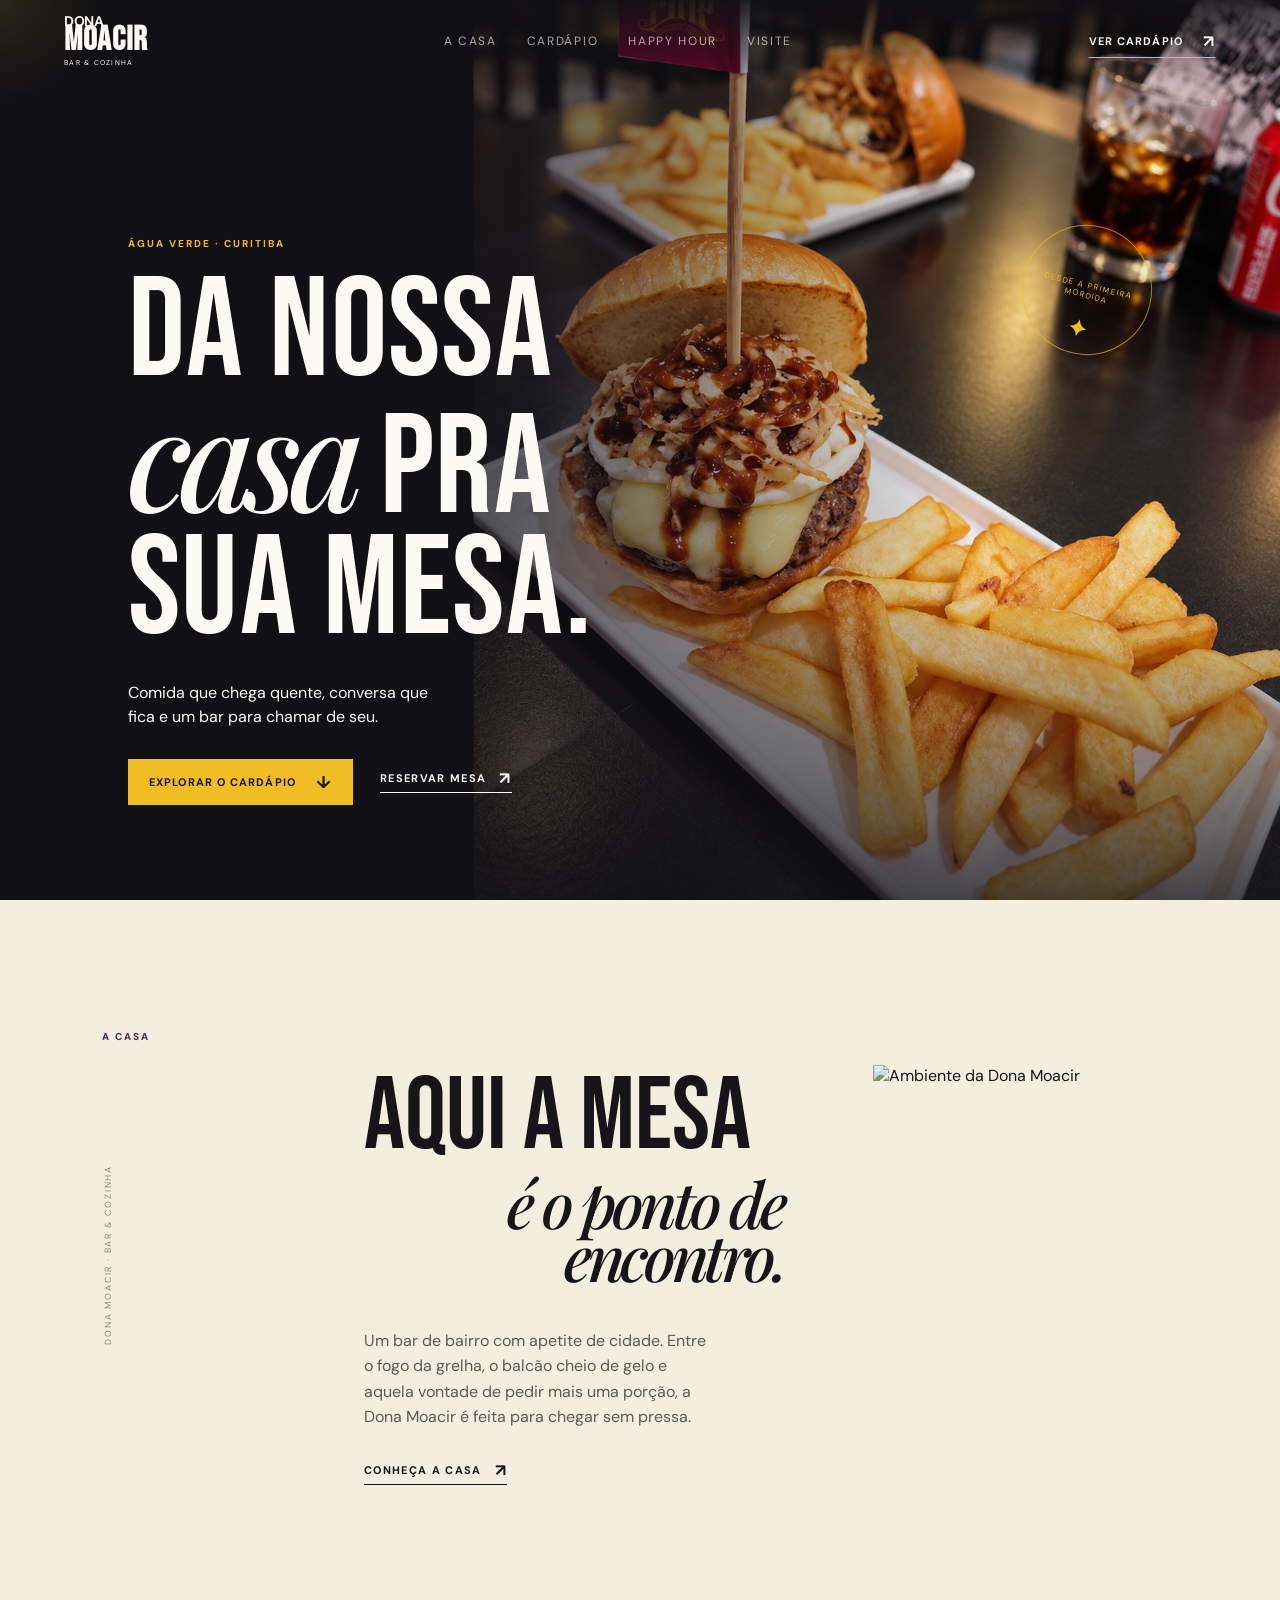
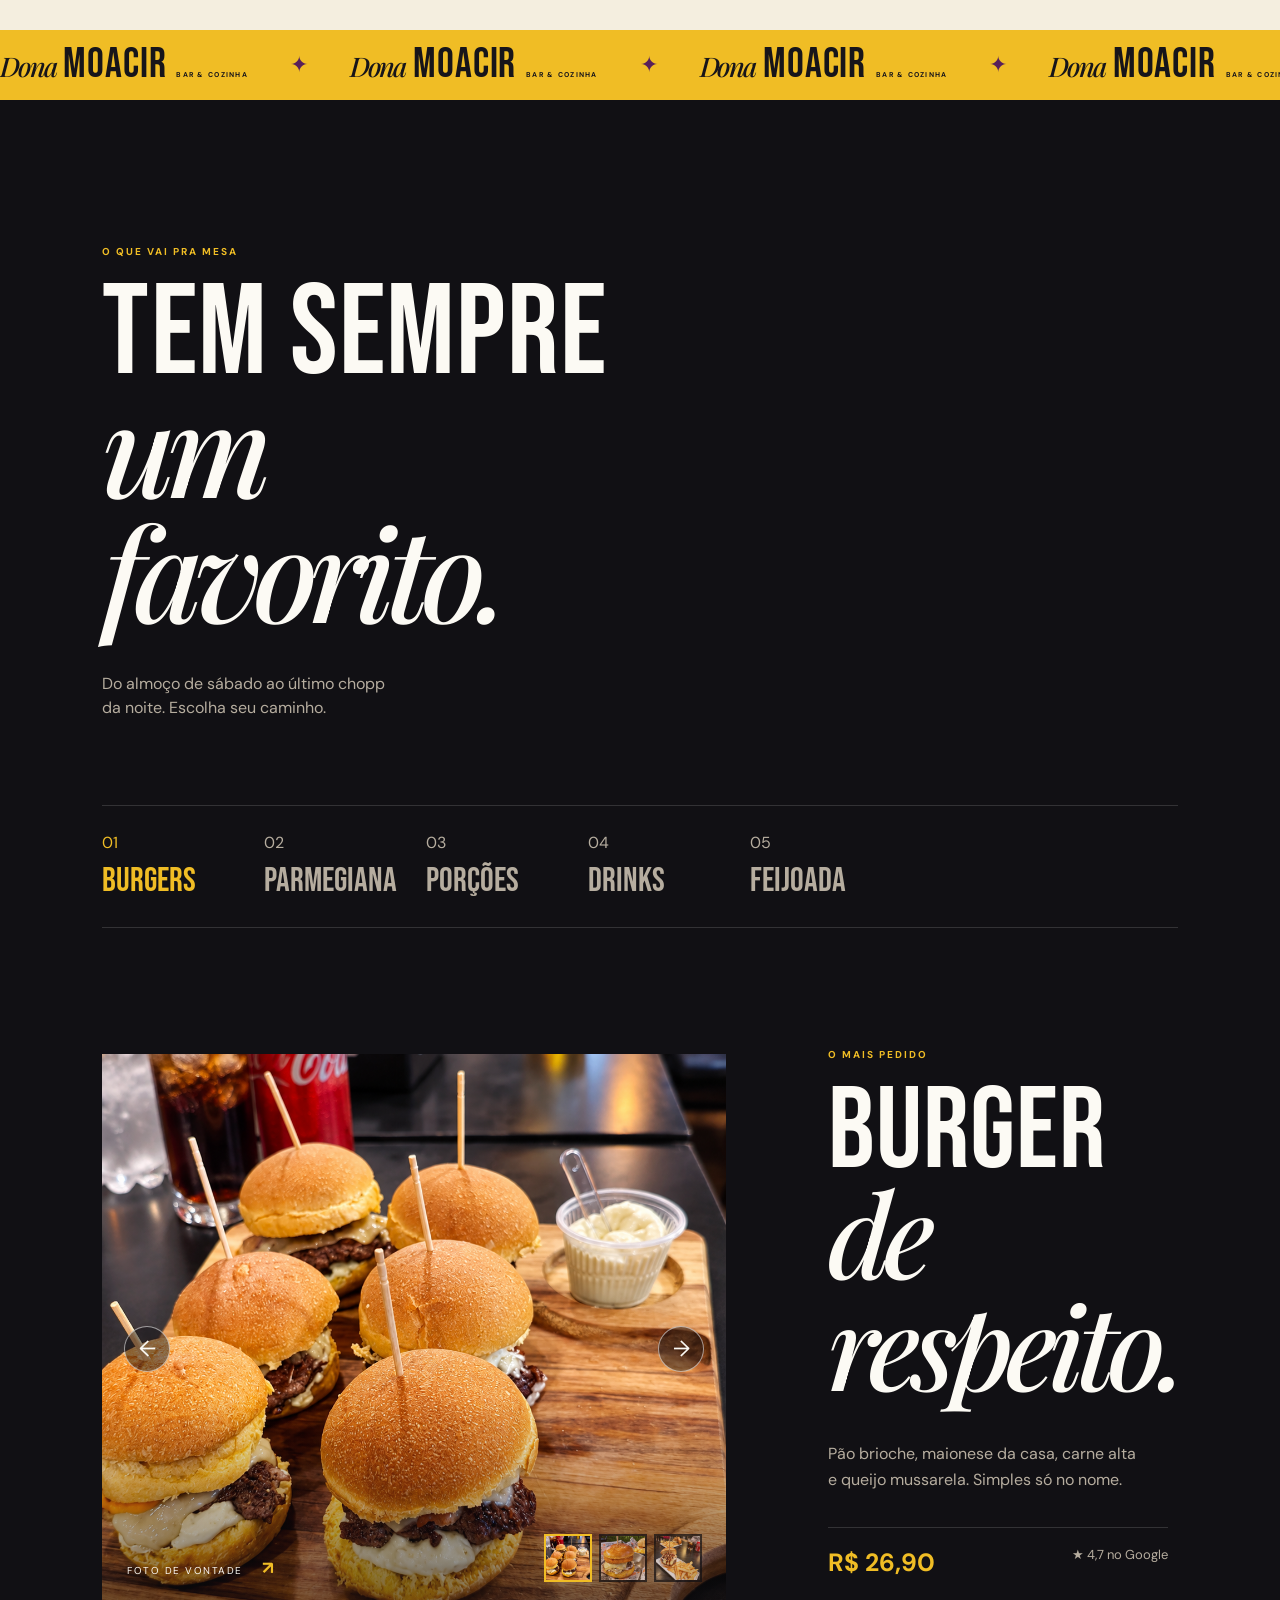
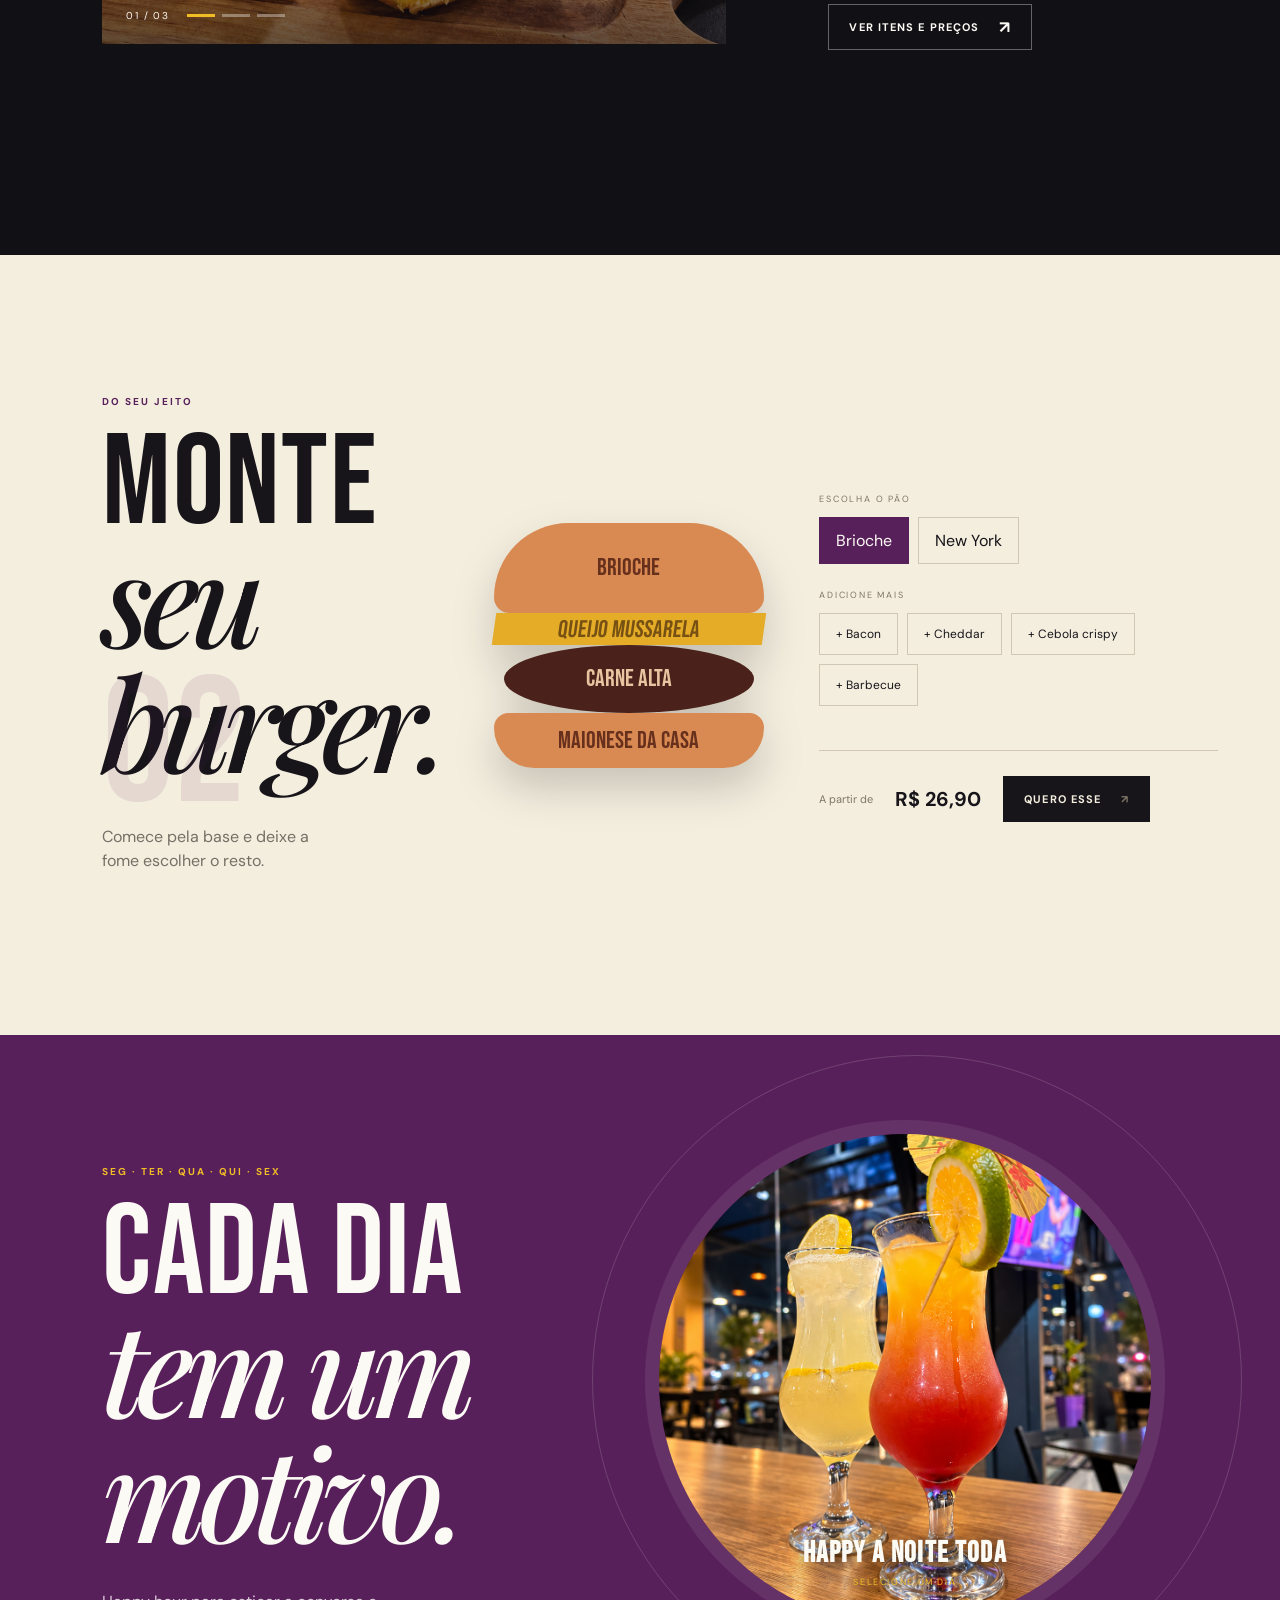
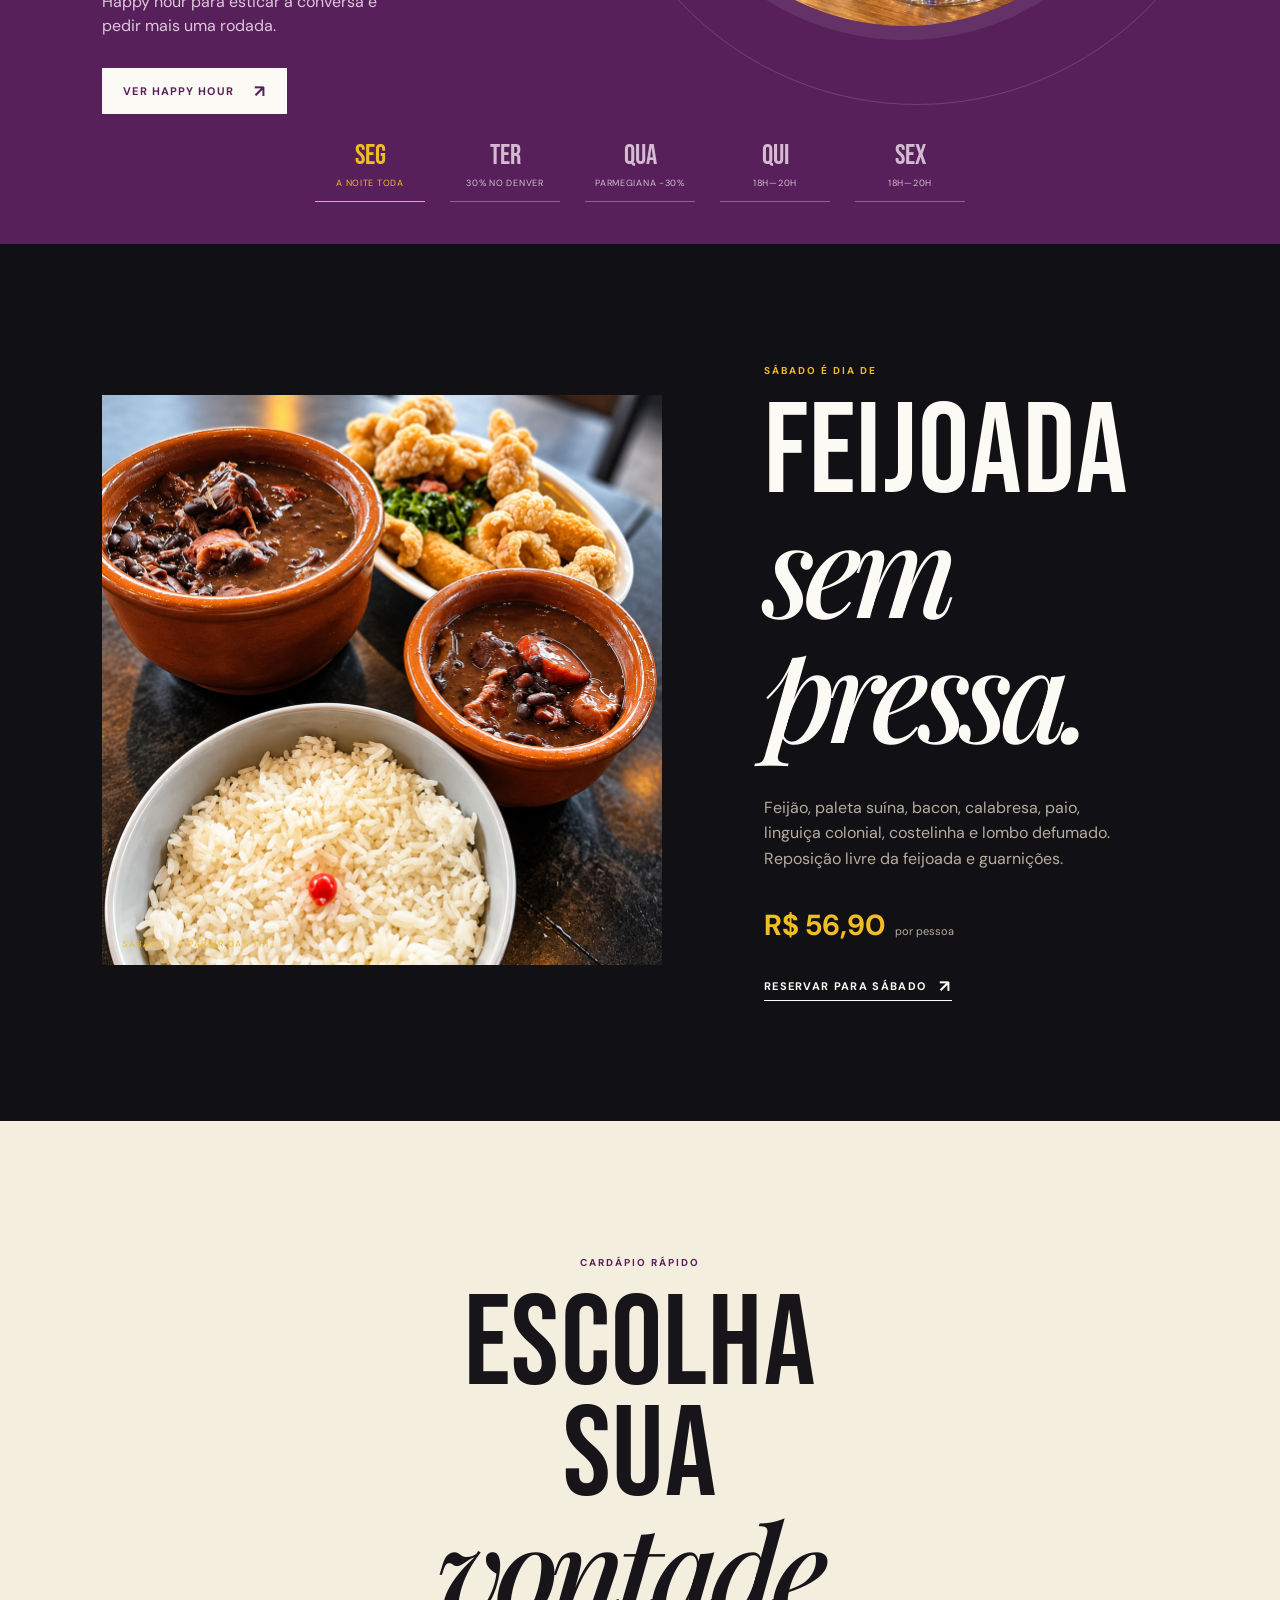
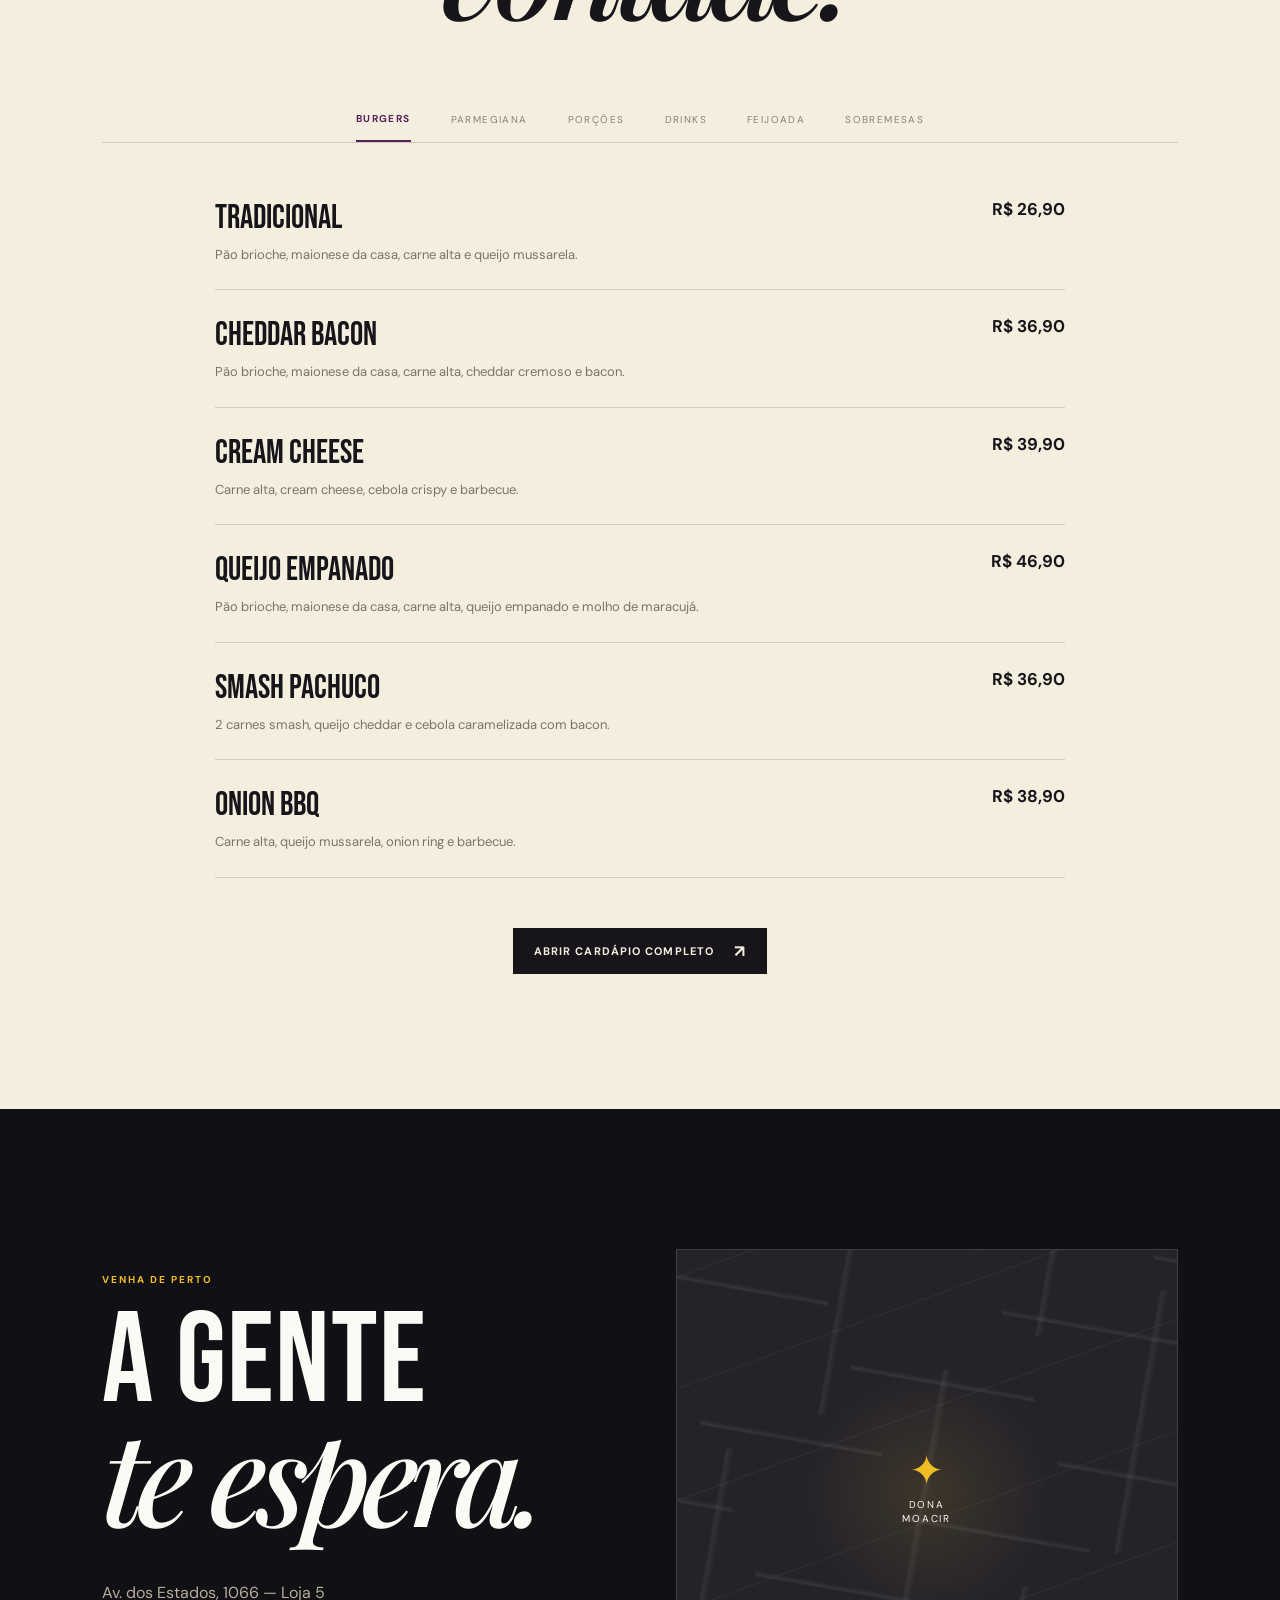
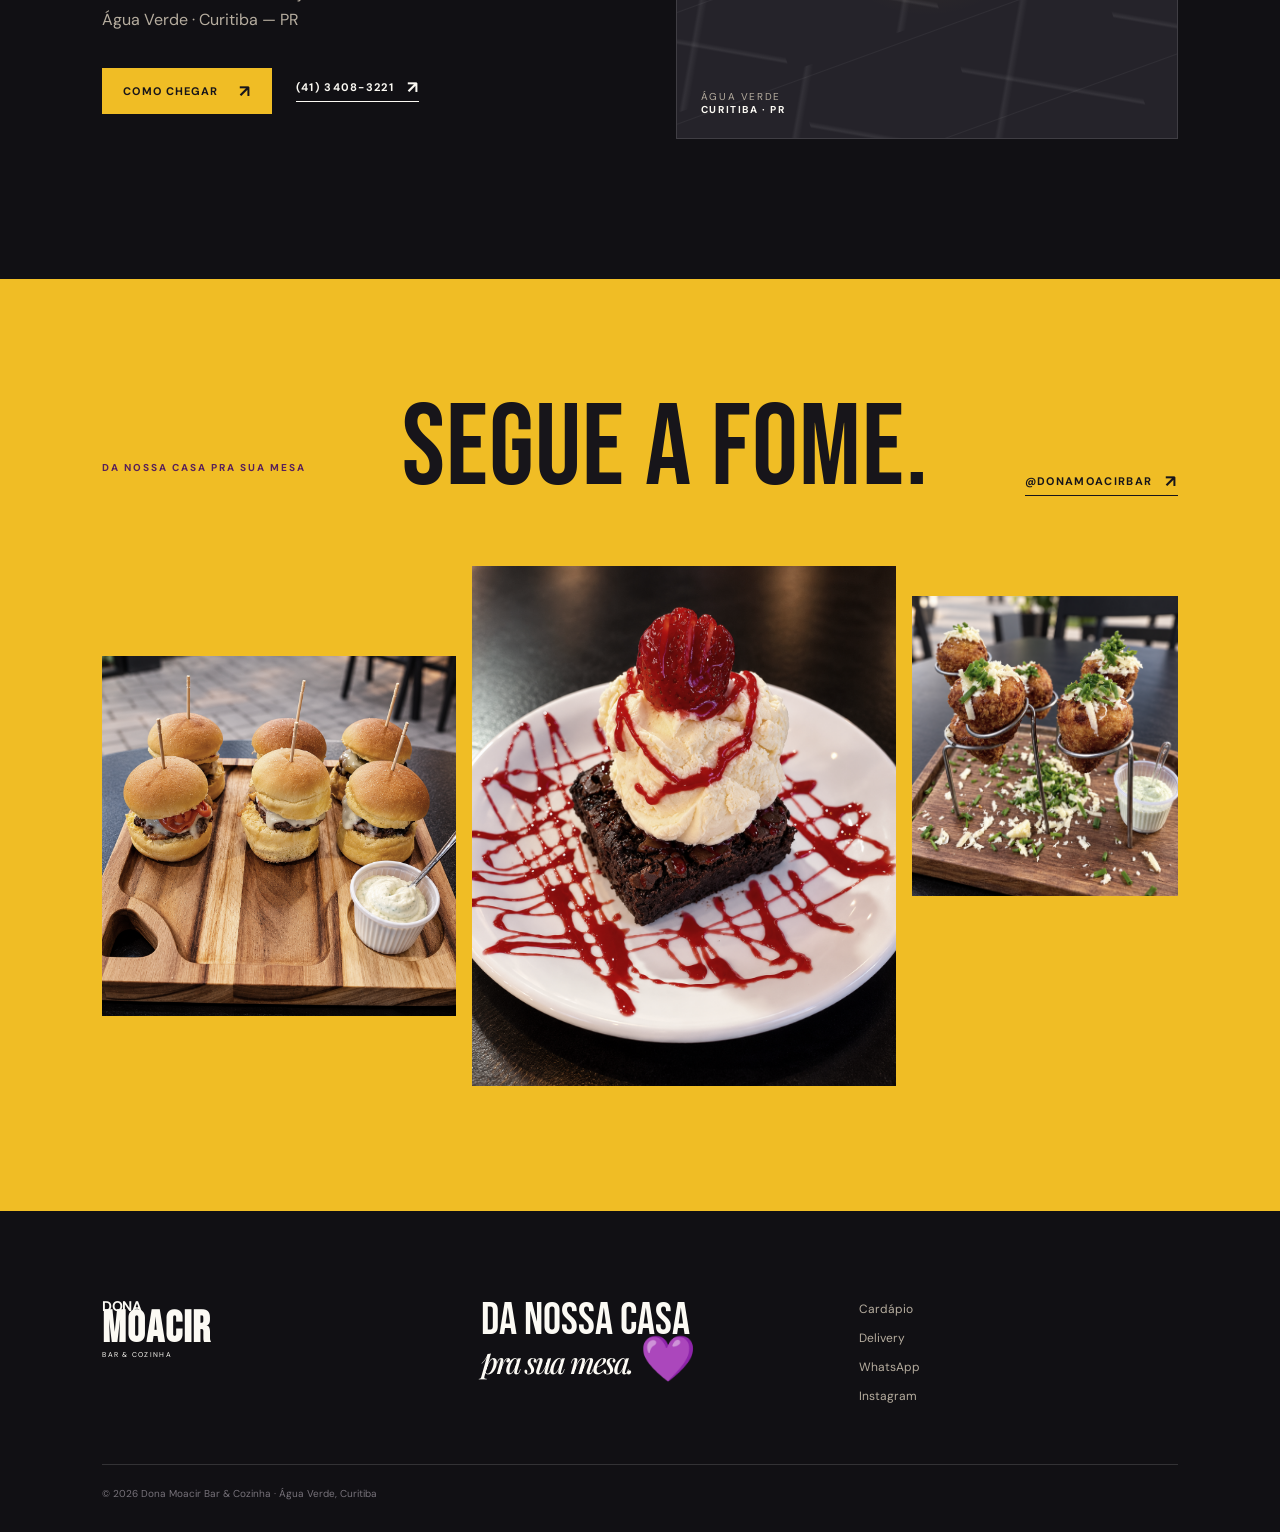
==== index.html @ ecd134ef "Primeira versão do site Dona Moacir" ====
<!doctype html>
<html lang="pt-BR">
  <head>
    <meta charset="UTF-8" />
    <meta name="viewport" content="width=device-width, initial-scale=1.0" />
    <meta name="description" content="Dona Moacir Bar & Cozinha — carnes na brasa, burgers, feijoada, drinks e a mesa mais gostosa do Água Verde." />
    <title>Dona Moacir — Bar & Cozinha</title>
    <link rel="preconnect" href="https://fonts.googleapis.com" />
    <link rel="preconnect" href="https://fonts.gstatic.com" crossorigin />
    <link href="https://fonts.googleapis.com/css2?family=Bebas+Neue&family=DM+Sans:wght@400;500;600;700&family=Playfair+Display:ital,wght@0,500;0,600;1,500;1,600&display=swap" rel="stylesheet" />
    <link rel="stylesheet" href="styles.css" />
    <link rel="stylesheet" href="carousel-overrides.css" />
    <style>.happy{min-height:720px}.drink-orb img{transition:opacity .25s,transform .6s}.drink-orb.is-changing img{opacity:.15;transform:scale(1.05)}.orb-caption{position:absolute;inset:auto 0 38px;text-align:center;text-shadow:0 2px 18px rgba(0,0,0,.65)}.orb-caption strong{display:block;font-family:var(--display);font-size:29px;text-transform:uppercase;letter-spacing:.04em}.orb-caption span{display:block;font-size:9px;text-transform:uppercase;letter-spacing:.18em;color:var(--yellow);margin-top:5px}@media(max-width:800px){.happy{padding-bottom:370px}.drink-orb{bottom:105px;top:auto}}</style>
  </head>
  <body>
    <div class="cursor-glow" aria-hidden="true"></div>
    <header class="topbar">
      <a class="brand" href="#inicio" aria-label="Dona Moacir, início"><span>DONA</span><strong>MOACIR</strong><small>BAR & COZINHA</small></a>
      <nav class="desktop-nav" aria-label="Navegação principal">
        <a href="#casa">A casa</a><a href="#menu">Cardápio</a><a href="#happy">Happy hour</a><a href="#visite">Visite</a>
      </nav>
      <a class="top-cta" href="#menu">Ver cardápio <span>↗</span></a>
    </header>

    <main id="inicio">
      <section class="hero section-dark">
        <div class="hero-copy reveal">
          <p class="eyebrow">ÁGUA VERDE · CURITIBA</p>
          <h1>Da nossa<br /><em>casa</em> pra<br />sua mesa.</h1>
          <p class="hero-lede">Comida que chega quente, conversa que fica e um bar para chamar de seu.</p>
          <div class="hero-actions"><a class="btn btn-primary" href="#menu">Explorar o cardápio <span>↓</span></a><a class="text-link" href="https://wa.me/554134083221" target="_blank" rel="noreferrer">Reservar mesa <span>↗</span></a></div>
        </div>
        <div class="hero-media parallax-media"><img src="assets/dona-moacir/10_hamburguer_gourmet_fritas.png" alt="Hambúrguer artesanal com fritas da Dona Moacir" /></div>
        <div class="hero-stamp" aria-hidden="true"><span>DESDE A PRIMEIRA<br />MORDIDA</span><b>✦</b></div>
      </section>

      <section class="intro section-cream" id="casa">
        <div class="intro-side reveal"><p class="eyebrow dark">A CASA</p><span class="vertical-note">DONA MOACIR · BAR & COZINHA</span></div>
        <div class="intro-content reveal"><p class="display">Aqui a mesa<br /><em>é o ponto de encontro.</em></p><p class="body-copy">Um bar de bairro com apetite de cidade. Entre o fogo da grelha, o balcão cheio de gelo e aquela vontade de pedir mais uma porção, a Dona Moacir é feita para chegar sem pressa.</p><a class="text-link ink" href="#visite">Conheça a casa <span>↗</span></a></div>
        <div class="intro-image reveal"><img src="https://lh3.googleusercontent.com/gps-cs-s/AHRPTWmOUhgamJzvwAtvtNfUB9uD-04vKaAv4ZgQXNqunw33aOqWWbTHnfZXFVSZcP4O7FUOeE_r2sgVLHYrpJTg3-UYrFwZJ5pAJnb36qtRkUBrMfGWuJgcj1oq4sixNFBrqSRttwCyFUxI-USS=w1200-h1600-k-no" alt="Ambiente da Dona Moacir" /><span>01 / 04</span></div>
      </section>

      <section class="marquee-section" aria-label="Logomarca Dona Moacir"><div class="marquee-track" aria-hidden="true"><span class="marquee-logo"><em>Dona</em><strong>MOACIR</strong><small>BAR & COZINHA</small></span><i>✦</i><span class="marquee-logo"><em>Dona</em><strong>MOACIR</strong><small>BAR & COZINHA</small></span><i>✦</i><span class="marquee-logo"><em>Dona</em><strong>MOACIR</strong><small>BAR & COZINHA</small></span><i>✦</i><span class="marquee-logo"><em>Dona</em><strong>MOACIR</strong><small>BAR & COZINHA</small></span><i>✦</i></div></section>

      <section class="menu-story section-dark" id="menu">
        <div class="section-heading reveal"><p class="eyebrow">O QUE VAI PRA MESA</p><h2>Tem sempre<br /><em>um favorito.</em></h2><p>Do almoço de sábado ao último chopp da noite. Escolha seu caminho.</p></div>
        <div class="category-rail" role="tablist" aria-label="Categorias do cardápio">
          <button class="category active" role="tab" aria-selected="true" aria-controls="feature-panel" data-category="burgers">01 <strong>Burgers</strong></button><button class="category" role="tab" aria-selected="false" aria-controls="feature-panel" data-category="parmegiana">02 <strong>Parmegiana</strong></button><button class="category" role="tab" aria-selected="false" aria-controls="feature-panel" data-category="porcoes">03 <strong>Porções</strong></button><button class="category" role="tab" aria-selected="false" aria-controls="feature-panel" data-category="drinks">04 <strong>Drinks</strong></button><button class="category" role="tab" aria-selected="false" aria-controls="feature-panel" data-category="feijoada">05 <strong>Feijoada</strong></button>
        </div>
        <div class="feature-grid" id="feature-panel" role="tabpanel" aria-live="polite">
          <div class="feature-image reveal"><img id="category-image" src="assets/dona-moacir/05_sliders_artesanais.png" alt="Sliders artesanais da Dona Moacir" loading="lazy" /><button class="carousel-arrow carousel-prev" type="button" aria-label="Foto anterior">←</button><button class="carousel-arrow carousel-next" type="button" aria-label="Próxima foto">→</button><span class="image-label">FOTO DE VONTADE <b>↗</b></span><div class="carousel-toolbar"><span id="carousel-count">01 / 03</span><div id="carousel-dots" class="carousel-dots" role="tablist" aria-label="Fotos da categoria"></div></div><div id="carousel-thumbs" class="carousel-thumbs" aria-label="Miniaturas das fotos"></div></div>
          <div class="feature-copy reveal"><p class="eyebrow" id="category-kicker">O MAIS PEDIDO</p><h3 id="category-title">Burger<br /><em>de respeito.</em></h3><p id="category-description">Pão brioche, maionese da casa, carne alta e queijo mussarela. Simples só no nome.</p><div class="price-line"><span id="category-price">R$ 26,90</span><span>★ 4,7 no Google</span></div><a class="btn btn-outline" href="#cardapio-completo">Ver itens e preços <span>↗</span></a></div>
        </div>
      </section>

      <section class="builder section-cream">
        <div class="builder-intro reveal"><p class="eyebrow dark">DO SEU JEITO</p><h2>Monte<br /><em>seu burger.</em></h2><p>Comece pela base e deixe a fome escolher o resto.</p><span class="builder-number">02</span></div>
        <div class="builder-stage reveal"><div class="burger-stack" aria-live="polite"><div class="ingredient ing-top">BRIOCHE <small>fofinho & amanteigado</small></div><div id="burger-extras" class="burger-extras"></div><div class="ingredient ing-cheese">QUEIJO MUSSARELA</div><div class="ingredient ing-meat">CARNE ALTA</div><div class="ingredient ing-bottom">MAIONESE DA CASA</div></div><div class="builder-controls"><div class="control-label">ESCOLHA O PÃO</div><div class="choice-row"><button class="choice selected">Brioche</button><button class="choice">New York</button></div><div class="control-label">ADICIONE MAIS</div><div class="choice-row wrap"><button class="choice add">+ Bacon</button><button class="choice add">+ Cheddar</button><button class="choice add">+ Cebola crispy</button><button class="choice add">+ Barbecue</button></div><div class="builder-total"><span>A partir de</span><strong>R$ 26,90</strong><a class="btn btn-dark" href="https://wa.me/554134083221?text=Oi%2C%20quero%20montar%20meu%20burger!" target="_blank" rel="noreferrer">Quero esse <span>↗</span></a></div></div></div>
      </section>

      <section class="happy section-plum" id="happy"><div class="happy-orbit" aria-hidden="true"></div><div class="happy-copy reveal"><p class="eyebrow">SEG · TER · QUA · QUI · SEX</p><h2>Cada dia<br /><em>tem um motivo.</em></h2><p id="happy-description" aria-live="polite">Happy hour para esticar a conversa e pedir mais uma rodada.</p><a class="btn btn-light" href="#cardapio-completo">Ver happy hour <span>↗</span></a></div><div class="happy-days" role="tablist" aria-label="Ofertas por dia"><button class="day active" role="tab" aria-selected="true" data-day="seg">SEG<small>a noite toda</small></button><button class="day" role="tab" aria-selected="false" data-day="ter">TER<small>30% no Denver</small></button><button class="day" role="tab" aria-selected="false" data-day="qua">QUA<small>parmegiana -30%</small></button><button class="day" role="tab" aria-selected="false" data-day="qui">QUI<small>18h—20h</small></button><button class="day" role="tab" aria-selected="false" data-day="sex">SEX<small>18h—20h</small></button></div><div class="drink-orb reveal"><img id="happy-image" src="assets/dona-moacir/09_coqueteis_tropicais.png" alt="Chopp e brinde no Happy Hour" loading="lazy" /><div class="orb-caption"><strong id="happy-offer">Happy a noite toda</strong><span>selecione um dia</span></div></div></section>

      <section class="feijoada section-dark"><div class="feijoada-image reveal"><img src="assets/dona-moacir/02_feijoada_arroz_acompanhamentos.png" alt="Feijoada de sábado da Dona Moacir" loading="lazy" /><span>SÁBADO · A PARTIR DAS 11H</span></div><div class="feijoada-copy reveal"><p class="eyebrow">SÁBADO É DIA DE</p><h2>Feijoada<br /><em>sem pressa.</em></h2><p>Feijão, paleta suína, bacon, calabresa, paio, linguiça colonial, costelinha e lombo defumado. Reposição livre da feijoada e guarnições.</p><div class="feijoada-meta"><strong>R$ 56,90</strong><span>por pessoa</span></div><a class="text-link" href="https://wa.me/554134083221?text=Oi%2C%20quero%20reservar%20para%20a%20feijoada!" target="_blank" rel="noreferrer">Reservar para sábado <span>↗</span></a></div></section>

      <section class="menu-list section-cream" id="cardapio-completo"><div class="section-heading centered reveal"><p class="eyebrow dark">CARDÁPIO RÁPIDO</p><h2>Escolha sua<br /><em>vontade.</em></h2></div><div class="menu-tabs" role="tablist" aria-label="Resumo do cardápio"><button class="menu-tab active" role="tab" aria-selected="true" data-menu="burgers">Burgers</button><button class="menu-tab" role="tab" aria-selected="false" data-menu="parmegiana">Parmegiana</button><button class="menu-tab" role="tab" aria-selected="false" data-menu="porcoes">Porções</button><button class="menu-tab" role="tab" aria-selected="false" data-menu="drinks">Drinks</button><button class="menu-tab" role="tab" aria-selected="false" data-menu="feijoada">Feijoada</button><button class="menu-tab" role="tab" aria-selected="false" data-menu="sobremesas">Sobremesas</button></div><div class="items" id="menu-items" aria-live="polite"></div><div class="center-cta"><a class="btn btn-dark" href="https://app.cardapioweb.com/donamoacir_baregastronomi" target="_blank" rel="noreferrer">Abrir cardápio completo <span>↗</span></a></div></section>

      <section class="visit section-dark" id="visite"><div class="visit-copy reveal"><p class="eyebrow">VENHA DE PERTO</p><h2>A gente<br /><em>te espera.</em></h2><p>Av. dos Estados, 1066 — Loja 5<br />Água Verde · Curitiba — PR</p><div class="visit-actions"><a class="btn btn-primary" href="https://www.google.com/maps/search/?api=1&query=Av.+dos+Estados,+1066,+Curitiba" target="_blank" rel="noreferrer">Como chegar <span>↗</span></a><a class="text-link" href="tel:+554134083221">(41) 3408-3221 <span>↗</span></a></div></div><div class="map-card reveal"><div class="map-grid"></div><div class="map-pin">✦<span>DONA<br />MOACIR</span></div><div class="map-address">ÁGUA VERDE<br /><strong>CURITIBA · PR</strong></div></div></section>

      <section class="social-proof section-yellow"><div class="social-top reveal"><p class="eyebrow dark">DA NOSSA CASA PRA SUA MESA</p><h2>Segue a fome.</h2><a class="text-link ink" href="https://instagram.com/donamoacirbar" target="_blank" rel="noreferrer">@donamoacirbar <span>↗</span></a></div><div class="social-grid"><img class="social-a reveal" src="assets/dona-moacir/17_mini_burgers.png" alt="Mini burgers artesanais da Dona Moacir" loading="lazy" /><img class="social-b reveal" src="assets/dona-moacir/18_brownie_sobremesa.png" alt="Brownie com sorvete e calda de morango da Dona Moacir" loading="lazy" /><img class="social-c reveal" src="assets/dona-moacir/19_dadinhos_crocantes.png" alt="Dadinhos crocantes com queijo e cebolinha da Dona Moacir" loading="lazy" /></div></section>
    </main>

    <footer class="footer section-dark"><a class="brand footer-brand" href="#inicio"><span>DONA</span><strong>MOACIR</strong><small>BAR & COZINHA</small></a><p>Da nossa casa<br /><em>pra sua mesa.</em> 💜</p><div class="footer-links"><a href="#menu">Cardápio</a><a href="https://app.cardapioweb.com/donamoacir_baregastronomi" target="_blank" rel="noreferrer">Delivery</a><a href="https://wa.me/554134083221" target="_blank" rel="noreferrer">WhatsApp</a><a href="https://instagram.com/donamoacirbar" target="_blank" rel="noreferrer">Instagram</a></div><small class="copyright">© 2026 Dona Moacir Bar & Cozinha · Água Verde, Curitiba</small></footer>
    <a class="mobile-menu-cta" href="#menu">Ver cardápio <span>↗</span></a>
    <script src="https://cdn.jsdelivr.net/npm/gsap@3.12.5/dist/gsap.min.js"></script>
    <script src="https://cdn.jsdelivr.net/npm/gsap@3.12.5/dist/ScrollTrigger.min.js"></script>
    <script src="main.js"></script>
  </body>
</html>
---- styles.css ----
:root{--ink:#17151a;--dark:#111014;--paper:#f4eedf;--muted:#b6ad9f;--plum:#58205a;--yellow:#f0bd25;--white:#fcfaf4;--line:rgba(255,255,255,.14);--serif:'Playfair Display',Georgia,serif;--sans:'DM Sans',Arial,sans-serif;--display:'Bebas Neue',Impact,sans-serif}*{box-sizing:border-box}html{scroll-behavior:smooth}body{margin:0;background:var(--dark);color:var(--white);font-family:var(--sans);font-size:16px;overflow-x:hidden}a{color:inherit;text-decoration:none}button{font:inherit}.section-dark{background:var(--dark)}.section-cream{background:var(--paper);color:var(--ink)}.section-plum{background:var(--plum)}.section-yellow{background:var(--yellow);color:var(--ink)}.topbar{height:82px;position:fixed;top:0;left:0;right:0;z-index:20;display:flex;align-items:center;justify-content:space-between;padding:0 5vw;background:linear-gradient(180deg,rgba(17,16,20,.9),rgba(17,16,20,0));transition:background .3s}.topbar.scrolled{background:rgba(17,16,20,.92);backdrop-filter:blur(12px)}.brand{display:flex;flex-direction:column;line-height:.77;letter-spacing:-.03em}.brand span{font-size:14px;font-weight:700}.brand strong{font-family:var(--display);font-size:34px;letter-spacing:.02em}.brand small{font-size:7px;letter-spacing:.18em;margin-top:7px}.desktop-nav{display:flex;gap:30px;font-size:12px;text-transform:uppercase;letter-spacing:.14em}.desktop-nav a{opacity:.65;transition:opacity .2s}.desktop-nav a:hover{opacity:1}.top-cta,.btn{border:1px solid transparent;display:inline-flex;align-items:center;gap:20px;padding:15px 20px;text-transform:uppercase;font-size:11px;font-weight:700;letter-spacing:.1em;transition:transform .25s,background .25s,color .25s}.top-cta{border-bottom:1px solid var(--yellow);padding:9px 0}.top-cta span,.btn span,.text-link span{font-size:17px;line-height:0}.btn:hover,.top-cta:hover,.text-link:hover{transform:translateY(-3px)}.btn-primary{background:var(--yellow);color:var(--ink)}.btn-outline{border-color:rgba(255,255,255,.35);color:var(--white)}.btn-dark{background:var(--ink);color:var(--paper)}.btn-light{background:var(--white);color:var(--plum)}.text-link{display:inline-flex;gap:13px;align-items:center;font-size:11px;font-weight:700;text-transform:uppercase;letter-spacing:.12em;border-bottom:1px solid currentColor;padding-bottom:7px}.ink{color:var(--ink)}.eyebrow{font-size:10px;font-weight:700;letter-spacing:.2em;text-transform:uppercase;color:var(--yellow);margin:0 0 22px}.eyebrow.dark{color:var(--plum)}.hero{min-height:100vh;position:relative;display:flex;align-items:flex-end;padding:150px 10vw 95px;overflow:hidden}.hero:after{content:"";position:absolute;inset:0;background:linear-gradient(90deg,rgba(17,16,20,.98) 0%,rgba(17,16,20,.7) 39%,rgba(17,16,20,.08) 76%),linear-gradient(0deg,rgba(17,16,20,.75),transparent 35%);pointer-events:none}.hero-copy{position:relative;z-index:2;width:48%;max-width:650px}.hero h1,h2,h3{font-family:var(--display);font-weight:400;text-transform:uppercase;letter-spacing:.01em;margin:0;line-height:.86}.hero h1{font-size:clamp(76px,11vw,166px)}em{font-family:var(--serif);font-weight:500;text-transform:none;letter-spacing:-.07em}.hero-lede{font-size:16px;line-height:1.5;max-width:330px;margin:30px 0}.hero-actions{display:flex;align-items:center;gap:27px}.hero-media{position:absolute;inset:0 0 0 40%;transform:scale(1.1)}.hero-media img{width:100%;height:100%;object-fit:cover;object-position:center}.hero-stamp{position:absolute;z-index:2;right:10vw;top:25%;width:130px;height:130px;border:1px solid rgba(240,189,37,.65);border-radius:50%;display:grid;place-items:center;text-align:center;font-size:8px;letter-spacing:.15em;transform:rotate(14deg);color:var(--yellow)}.hero-stamp b{font-size:23px;position:absolute;bottom:9px}.hero-scroll{position:absolute;z-index:2;bottom:35px;left:5vw;font-size:9px;letter-spacing:.2em;color:var(--muted)}.hero-scroll span{color:var(--yellow);font-size:18px;margin-left:10px}.intro{display:grid;grid-template-columns:16% 39% 45%;min-height:730px;padding:130px 8vw 100px;gap:7vw;align-items:center}.intro-side{align-self:start}.vertical-note{writing-mode:vertical-rl;transform:rotate(180deg);font-size:9px;letter-spacing:.2em;color:#8e877a;margin-top:100px}.display{font-family:var(--display);text-transform:uppercase;font-size:clamp(68px,8vw,126px);line-height:.84;margin:0}.display em{font-size:.62em;display:block;text-align:right;margin-top:15px}.body-copy{font-size:16px;line-height:1.6;color:#5e5a53;max-width:350px;margin:45px 0 28px}.intro-image{position:relative;margin-top:30px}.intro-image img{display:block;width:100%;height:460px;object-fit:cover;filter:saturate(.7)}.intro-image span{position:absolute;bottom:18px;right:18px;background:var(--yellow);color:var(--ink);padding:8px 10px;font-size:10px;font-weight:700}.marquee-section{overflow:hidden;background:var(--yellow);color:var(--ink);padding:22px 0;white-space:nowrap}.marquee-track{display:flex;align-items:center;gap:36px;width:max-content;font-family:var(--display);font-size:40px;animation:marquee 22s linear infinite}.marquee-track i{font-family:var(--sans);font-size:19px;font-style:normal}@keyframes marquee{to{transform:translateX(-50%)}}.menu-story{padding:145px 8vw 155px}.section-heading{max-width:520px}.section-heading h2,.happy h2,.visit h2{font-size:clamp(78px,10vw,142px)}.section-heading>p:last-child{color:var(--muted);max-width:300px;line-height:1.5;margin-top:32px}.category-rail{display:flex;gap:12px;overflow-x:auto;border-top:1px solid var(--line);border-bottom:1px solid var(--line);margin:85px 0 70px;padding:18px 0}.category{background:none;color:var(--muted);border:0;min-width:150px;text-align:left;cursor:pointer;padding:8px 15px 8px 0;transition:color .2s}.category.active,.category:hover{color:var(--yellow)}.category strong{display:block;font-family:var(--display);font-size:34px;font-weight:400;text-transform:uppercase;color:inherit;margin-top:7px}.feature-grid{display:grid;grid-template-columns:58% 42%;align-items:center}.feature-image{height:590px;position:relative;overflow:hidden}.feature-image:after{content:"";position:absolute;inset:0;background:linear-gradient(0deg,rgba(17,16,20,.65),transparent 42%)}.feature-image img{height:100%;width:100%;object-fit:cover;transition:transform 1s}.feature-image:hover img{transform:scale(1.05)}.image-label{position:absolute;bottom:22px;left:25px;z-index:2;font-size:10px;letter-spacing:.15em;color:var(--white)}.image-label b{color:var(--yellow);font-size:18px;margin-left:15px}.feature-copy{padding:50px 0 50px 8vw}.feature-copy h3{font-size:clamp(75px,9vw,135px)}.feature-copy>p:not(.eyebrow){font-size:16px;line-height:1.6;color:var(--muted);max-width:320px;margin:35px 0}.price-line{border-top:1px solid var(--line);padding:18px 0 25px;display:flex;justify-content:space-between;max-width:340px;font-size:13px;color:var(--muted)}.price-line span:first-child{font-size:25px;color:var(--yellow);font-weight:700}.builder{display:grid;grid-template-columns:35% 65%;padding:140px 8vw;min-height:780px}.builder-intro{position:relative}.builder-intro h2{font-size:clamp(85px,10vw,148px)}.builder-intro>p:not(.eyebrow){max-width:210px;color:#756f65;line-height:1.5;margin-top:35px}.builder-number{position:absolute;bottom:40px;font-family:var(--display);font-size:180px;color:rgba(88,32,90,.1)}.builder-stage{display:grid;grid-template-columns:43% 57%;align-items:center;gap:40px}.burger-stack{display:flex;flex-direction:column;align-items:center;gap:0;filter:drop-shadow(0 20px 20px rgba(0,0,0,.18))}.ingredient{width:min(270px,100%);height:55px;display:flex;align-items:center;justify-content:center;font-family:var(--display);font-size:24px;position:relative}.ingredient small{position:absolute;top:100%;font:10px var(--sans);color:#7c735f}.ing-top{height:90px;background:#d98a52;border-radius:115px 115px 24px 24px;color:#67301d}.ing-cheese{background:#e5ac27;color:#775013;transform:skew(-8deg);height:32px}.ing-meat{background:#4a211b;color:#e9c4a0;height:68px;border-radius:50%;width:250px}.ing-bottom{background:#d98a52;border-radius:20px 20px 55px 55px;color:#67301d}.builder-controls{padding:20px 0}.control-label{font-size:9px;letter-spacing:.2em;color:#7e7668;margin:25px 0 12px}.choice-row{display:flex;gap:9px}.choice{background:transparent;border:1px solid #d0c7b5;color:var(--ink);padding:12px 16px;cursor:pointer}.choice.selected,.choice:hover{background:var(--plum);border-color:var(--plum);color:var(--white)}.choice.add{font-size:12px}.wrap{flex-wrap:wrap}.builder-total{display:flex;align-items:center;gap:22px;margin-top:44px;border-top:1px solid #d2c7b7;padding-top:25px}.builder-total span{font-size:11px;color:#7e7668}.builder-total strong{font-size:20px}.happy{min-height:650px;padding:130px 8vw;position:relative;overflow:hidden}.happy-copy{position:relative;z-index:2;max-width:500px}.happy h2{font-size:clamp(85px,10vw,145px)}.happy-copy>p:not(.eyebrow){max-width:290px;line-height:1.5;color:#dbc7da;margin:30px 0}.happy-days{display:flex;gap:25px;position:absolute;bottom:80px;left:8vw;z-index:2}.day{background:transparent;border:0;border-bottom:1px solid rgba(255,255,255,.3);padding:0 0 12px;color:#d3bcd2;font-family:var(--display);font-size:28px;text-align:left;cursor:pointer}.day.active,.day:hover{color:var(--yellow);border-color:var(--yellow)}.day small{display:block;font:9px var(--sans);text-transform:uppercase;letter-spacing:.08em;margin-top:5px;white-space:nowrap}.drink-orb{position:absolute;right:9vw;top:85px;width:min(43vw,520px);height:520px;border-radius:50%;overflow:hidden;border:14px solid rgba(255,255,255,.08)}.drink-orb img{width:100%;height:100%;object-fit:cover}.happy-orbit{position:absolute;right:3vw;top:20px;width:650px;height:650px;border:1px solid rgba(255,255,255,.15);border-radius:50%}.feijoada{display:grid;grid-template-columns:52% 48%;padding:120px 8vw;align-items:center;gap:8vw}.feijoada-image{position:relative}.feijoada-image img{width:100%;height:570px;object-fit:cover}.feijoada-image span{position:absolute;bottom:20px;left:20px;font-size:9px;letter-spacing:.17em;color:var(--yellow)}.feijoada-copy h2{font-size:clamp(88px,10vw,145px)}.feijoada-copy>p:not(.eyebrow){color:var(--muted);line-height:1.6;max-width:370px;margin:35px 0}.feijoada-meta{display:flex;align-items:baseline;gap:10px;margin-bottom:30px}.feijoada-meta strong{font-size:29px;color:var(--yellow)}.feijoada-meta span{font-size:11px;color:var(--muted)}.menu-list{padding:135px 8vw}.centered{text-align:center;margin:0 auto}.menu-tabs{display:flex;justify-content:center;gap:40px;margin:75px 0 30px;border-bottom:1px solid #d3cabd}.menu-tab{border:0;background:none;padding:0 0 15px;color:#8a8171;cursor:pointer;text-transform:uppercase;font-size:10px;letter-spacing:.14em}.menu-tab.active{color:var(--plum);border-bottom:2px solid var(--plum);font-weight:700}.items{max-width:850px;margin:0 auto}.item{display:grid;grid-template-columns:1fr auto;gap:24px;padding:25px 0;border-bottom:1px solid #d7cdbc}.item h4{font-family:var(--display);font-size:33px;margin:0;font-weight:400}.item p{font-size:13px;color:#7c7467;margin:7px 0 0;max-width:550px;line-height:1.5}.item strong{font-size:17px;white-space:nowrap}.center-cta{text-align:center;margin-top:50px}.visit{display:grid;grid-template-columns:45% 55%;align-items:center;padding:140px 8vw;min-height:730px}.visit h2{font-size:clamp(85px,10vw,145px)}.visit-copy>p:not(.eyebrow){color:var(--muted);line-height:1.7;margin:35px 0}.visit-actions{display:flex;gap:24px;align-items:center}.map-card{height:490px;margin-left:7vw;position:relative;overflow:hidden;background:#25232a;border:1px solid rgba(255,255,255,.12)}.map-grid{position:absolute;inset:0;opacity:.65;background-image:linear-gradient(30deg,transparent 48%,rgba(255,255,255,.12) 49%,transparent 51%),linear-gradient(120deg,transparent 48%,rgba(255,255,255,.1) 49%,transparent 51%),linear-gradient(0deg,transparent 49%,rgba(255,255,255,.08) 50%,transparent 51%);background-size:115px 115px,165px 165px,75px 75px;transform:rotate(-20deg) scale(1.4)}.map-card:after{content:"";position:absolute;inset:0;background:radial-gradient(circle at 50% 50%,rgba(240,189,37,.12),transparent 35%)}.map-pin{position:absolute;left:50%;top:48%;z-index:2;transform:translate(-50%,-50%);font-size:42px;color:var(--yellow);text-align:center}.map-pin span{display:block;color:var(--white);font:10px var(--sans);letter-spacing:.18em;line-height:1.4}.map-address{position:absolute;bottom:22px;left:24px;z-index:2;font-size:10px;letter-spacing:.16em;color:var(--muted)}.map-address strong{color:var(--white)}.social-proof{padding:125px 8vw}.social-top{display:flex;align-items:end;justify-content:space-between;gap:30px}.social-top h2{font-size:clamp(70px,9vw,125px);line-height:.8}.social-grid{display:grid;grid-template-columns:1fr 1.2fr .75fr;gap:16px;align-items:start;margin-top:70px}.social-grid img{width:100%;object-fit:cover;filter:saturate(.65)}.social-a{height:360px;margin-top:90px}.social-b{height:520px}.social-c{height:300px;margin-top:30px}.footer{padding:90px 8vw 32px;display:grid;grid-template-columns:1fr 1fr 1fr;gap:60px;align-items:start}.footer-brand strong{font-size:44px}.footer>p{font-family:var(--display);font-size:45px;line-height:.9;margin:0}.footer>p em{font-size:.67em}.footer-links{display:flex;flex-direction:column;gap:13px;font-size:12px;color:var(--muted)}.footer-links a:hover{color:var(--yellow)}.copyright{grid-column:1/-1;border-top:1px solid var(--line);padding-top:22px;color:#77727a;font-size:10px}.mobile-menu-cta{display:none}.reveal{opacity:0;transform:translateY(35px)}.cursor-glow{position:fixed;z-index:30;width:220px;height:220px;border-radius:50%;pointer-events:none;background:radial-gradient(circle,rgba(240,189,37,.12),transparent 65%);transform:translate(-50%,-50%);mix-blend-mode:screen}@media(max-width:800px){.topbar{height:70px;padding:0 22px}.desktop-nav,.top-cta{display:none}.brand strong{font-size:28px}.hero{min-height:780px;padding:130px 22px 80px;align-items:flex-end}.hero-copy{width:100%}.hero h1{font-size:clamp(74px,20vw,120px)}.hero-media{inset:0;opacity:.56}.hero:after{background:linear-gradient(0deg,rgba(17,16,20,1) 7%,rgba(17,16,20,.42) 70%,rgba(17,16,20,.5))}.hero-stamp{right:22px;top:120px;width:90px;height:90px;font-size:6px}.hero-lede{font-size:14px}.hero-actions{gap:17px}.intro{display:block;padding:90px 22px}.intro-side{display:flex;justify-content:space-between}.vertical-note{writing-mode:initial;transform:none;margin:0;color:#8e877a}.display{font-size:clamp(66px,18vw,100px);margin-top:65px}.display em{text-align:left}.intro-image{margin-top:70px}.intro-image img{height:360px}.menu-story{padding:90px 22px}.section-heading h2,.happy h2,.visit h2{font-size:clamp(75px,21vw,120px)}.category-rail{margin:60px 0 40px}.feature-grid{display:block}.feature-image{height:400px}.feature-copy{padding:45px 0 0}.feature-copy h3{font-size:clamp(75px,21vw,120px)}.builder{display:block;padding:90px 22px}.builder-intro h2{font-size:clamp(80px,22vw,125px)}.builder-stage{display:flex;flex-direction:column;align-items:stretch;margin-top:65px}.burger-stack{order:2}.builder-controls{order:1}.builder-total{flex-wrap:wrap}.happy{padding:90px 22px 310px}.drink-orb{width:270px;height:270px;right:30px;top:auto;bottom:30px;border-width:8px}.happy-orbit{width:330px;height:330px;right:-45px;top:auto;bottom:0}.happy-days{left:22px;bottom:45px;gap:15px;overflow:auto;right:22px}.day{font-size:21px;min-width:66px}.day small{white-space:normal}.feijoada{display:block;padding:90px 22px}.feijoada-image img{height:400px}.feijoada-copy{margin-top:55px}.menu-list{padding:90px 22px}.menu-tabs{justify-content:flex-start;overflow:auto;gap:24px}.menu-tab{white-space:nowrap}.item{gap:12px}.item h4{font-size:28px}.item p{font-size:12px}.item strong{font-size:14px}.visit{display:block;padding:90px 22px}.map-card{margin:65px 0 0;height:360px}.social-proof{padding:90px 22px}.social-top{display:block}.social-top h2{font-size:82px;margin:40px 0 25px}.social-grid{gap:10px;margin-top:60px}.social-a{height:200px;margin-top:50px}.social-b{height:290px}.social-c{height:170px}.footer{display:block;padding:75px 22px 25px}.footer>p{font-size:46px;margin:55px 0}.footer-links{display:grid;grid-template-columns:1fr 1fr}.copyright{display:block;margin-top:65px}.mobile-menu-cta{display:flex;position:fixed;z-index:18;bottom:15px;left:15px;right:15px;background:var(--yellow);color:var(--ink);justify-content:center;align-items:center;gap:15px;padding:15px;text-transform:uppercase;font-size:11px;font-weight:700;box-shadow:0 8px 25px rgba(0,0,0,.3)}.cursor-glow{display:none}}@media(prefers-reduced-motion:reduce){*,*::before,*::after{animation-duration:.001ms!important;transition-duration:.001ms!important;scroll-behavior:auto!important}}
---- carousel-overrides.css ----
.feature-image{isolation:isolate}
.carousel-arrow{position:absolute;z-index:5;top:50%;transform:translateY(-50%);width:46px;height:46px;border:1px solid rgba(255,255,255,.55);border-radius:50%;background:rgba(17,16,20,.48);color:var(--white);cursor:pointer;font-size:22px;line-height:1;transition:background .2s,transform .2s}
.carousel-arrow:hover{background:var(--yellow);color:var(--ink);transform:translateY(-50%) scale(1.06)}
.carousel-prev{left:22px}.carousel-next{right:22px}
.carousel-toolbar{position:absolute;z-index:5;left:24px;right:24px;bottom:22px;display:flex;align-items:center;gap:18px;color:var(--white);font-size:10px;letter-spacing:.14em}
.carousel-dots{display:flex;gap:7px;align-items:center}.carousel-dot{width:28px;height:3px;padding:0;border:0;background:rgba(255,255,255,.35);cursor:pointer}.carousel-dot.active{background:var(--yellow)}
.carousel-thumbs{position:absolute;z-index:5;right:24px;bottom:62px;display:flex;gap:7px}.carousel-thumb{width:48px;height:48px;padding:0;border:2px solid transparent;background:var(--dark);overflow:hidden;cursor:pointer;opacity:.7}.carousel-thumb.active{border-color:var(--yellow);opacity:1}.carousel-thumb img{width:100%;height:100%;object-fit:cover;display:block}
.feature-image .image-label{bottom:64px;z-index:5}
button:focus-visible,a:focus-visible{outline:2px solid var(--yellow);outline-offset:4px}
@media(max-width:800px){.carousel-arrow{width:38px;height:38px;font-size:18px}.carousel-prev{left:14px}.carousel-next{right:14px}.carousel-thumbs{display:none}.carousel-toolbar{left:18px;right:18px;bottom:18px}.feature-image .image-label{bottom:54px;left:18px}.mobile-menu-cta{padding-bottom:calc(15px + env(safe-area-inset-bottom))}}

.marquee-section{background:var(--yellow);color:var(--ink);padding:18px 0}.marquee-track{gap:42px;animation-duration:28s}.marquee-section:hover .marquee-track{animation-play-state:paused}.marquee-logo{display:inline-flex;align-items:baseline;gap:8px;white-space:nowrap;line-height:.8}.marquee-logo em{font-family:var(--serif);font-size:27px;font-style:italic;letter-spacing:-.08em}.marquee-logo strong{font-family:var(--display);font-size:42px;font-weight:400;letter-spacing:.02em}.marquee-logo small{font-family:var(--sans);font-size:7px;font-weight:700;letter-spacing:.18em;margin-left:2px}.marquee-track i{color:var(--plum);font-size:22px}
.happy-days{position:absolute;z-index:4;left:50%;bottom:42px;transform:translateX(-50%);width:min(650px,calc(100% - 44px));justify-content:center;gap:25px}.happy-days .day{flex:1;text-align:center}.happy-days .day small{white-space:nowrap}
@media(max-width:800px){.marquee-section{padding:14px 0}.marquee-logo em{font-size:22px}.marquee-logo strong{font-size:32px}.marquee-logo small{font-size:6px}.marquee-track{gap:25px}.happy-days{bottom:25px;width:calc(100% - 34px);gap:8px}.happy-days .day{min-width:0;padding-bottom:8px;font-size:20px}.happy-days .day small{font-size:8px;white-space:normal;line-height:1.15}.happy{padding-bottom:335px}}

.burger-stack{transition:transform .25s ease}.burger-stack.is-updating{animation:builder-pop .45s ease}.ing-top{transition:height .3s ease,border-radius .3s ease,background .3s ease,transform .3s ease}.ing-top.new-york{height:72px;background:#c77843;border-radius:28px 28px 12px 12px;border:3px solid rgba(99,43,26,.22);transform:translateY(2px)}.ing-top.new-york small{color:#612f20}.burger-extras{display:flex;flex-direction:column;align-items:center;min-height:0;transition:min-height .3s ease}.burger-extras.has-extras{min-height:22px}.ingredient-extra{height:22px!important;width:235px!important;border-radius:14px;font-size:15px!important;letter-spacing:.02em;animation:ingredient-in .35s ease both;box-shadow:0 5px 10px rgba(0,0,0,.12)}.extra-bacon{background:#bb6548;color:#fff0df;transform:rotate(-2deg)}.extra-cheddar{background:#d79518;color:#6e430d;transform:rotate(2deg)}.extra-onion{background:#9b5a32;color:#f9dfbd;transform:skew(-7deg)}.extra-bbq{background:#57251f;color:#edc1a0;transform:rotate(-1deg)}
@keyframes ingredient-in{from{opacity:0;transform:translateY(-12px) scale(.88)}to{opacity:1}}
@keyframes builder-pop{0%{transform:scale(1)}45%{transform:scale(1.035)}100%{transform:scale(1)}}
@media(max-width:800px){.ingredient-extra{width:min(235px,100%)!important;font-size:13px!important}.ing-top.new-york{height:72px}}
@media(prefers-reduced-motion:reduce){.burger-stack.is-updating,.ingredient-extra{animation:none}.ing-top{transition:none}}

/* Enquadramento das ofertas no círculo: pratos inteiros, drinks preenchendo o orb. */
.drink-orb{background:var(--plum)}
.drink-orb img{object-position:center center}
.drink-orb[data-day="ter"] img,.drink-orb[data-day="qua"] img,.drink-orb[data-day="sex"] img{object-fit:contain;padding:16px;background:rgba(17,16,20,.24)}

@media(max-width:800px){
  .hero-actions{flex-wrap:wrap;row-gap:18px}
  .hero-actions .btn-primary{padding:14px 16px}
  .builder-controls{width:100%}
  .builder-total{gap:12px;margin-top:30px}
  .builder-total .btn{margin-left:auto}
  .drink-orb[data-day="ter"] img,.drink-orb[data-day="qua"] img,.drink-orb[data-day="sex"] img{padding:12px}
  .social-grid{grid-template-columns:1fr;gap:14px}
  .social-grid img,.social-a,.social-b,.social-c{height:min(78vw,320px);margin-top:0}
}
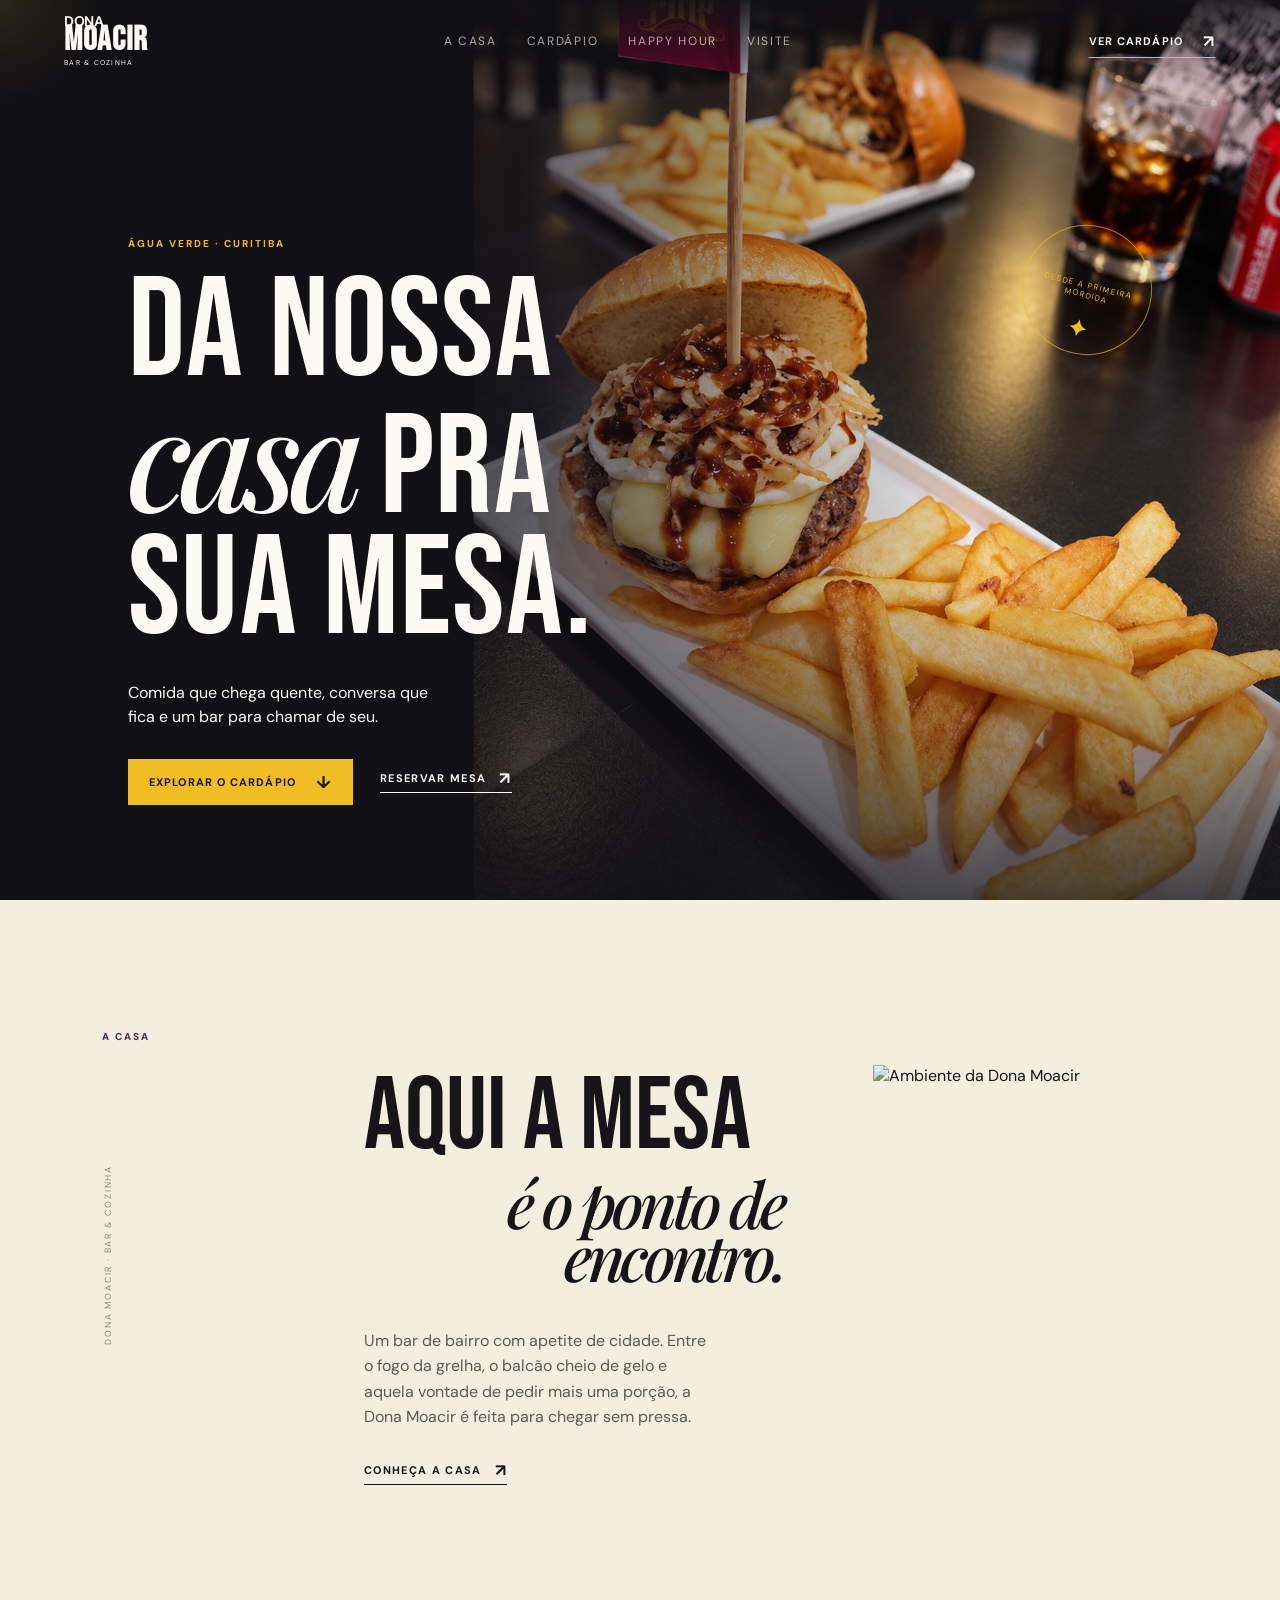
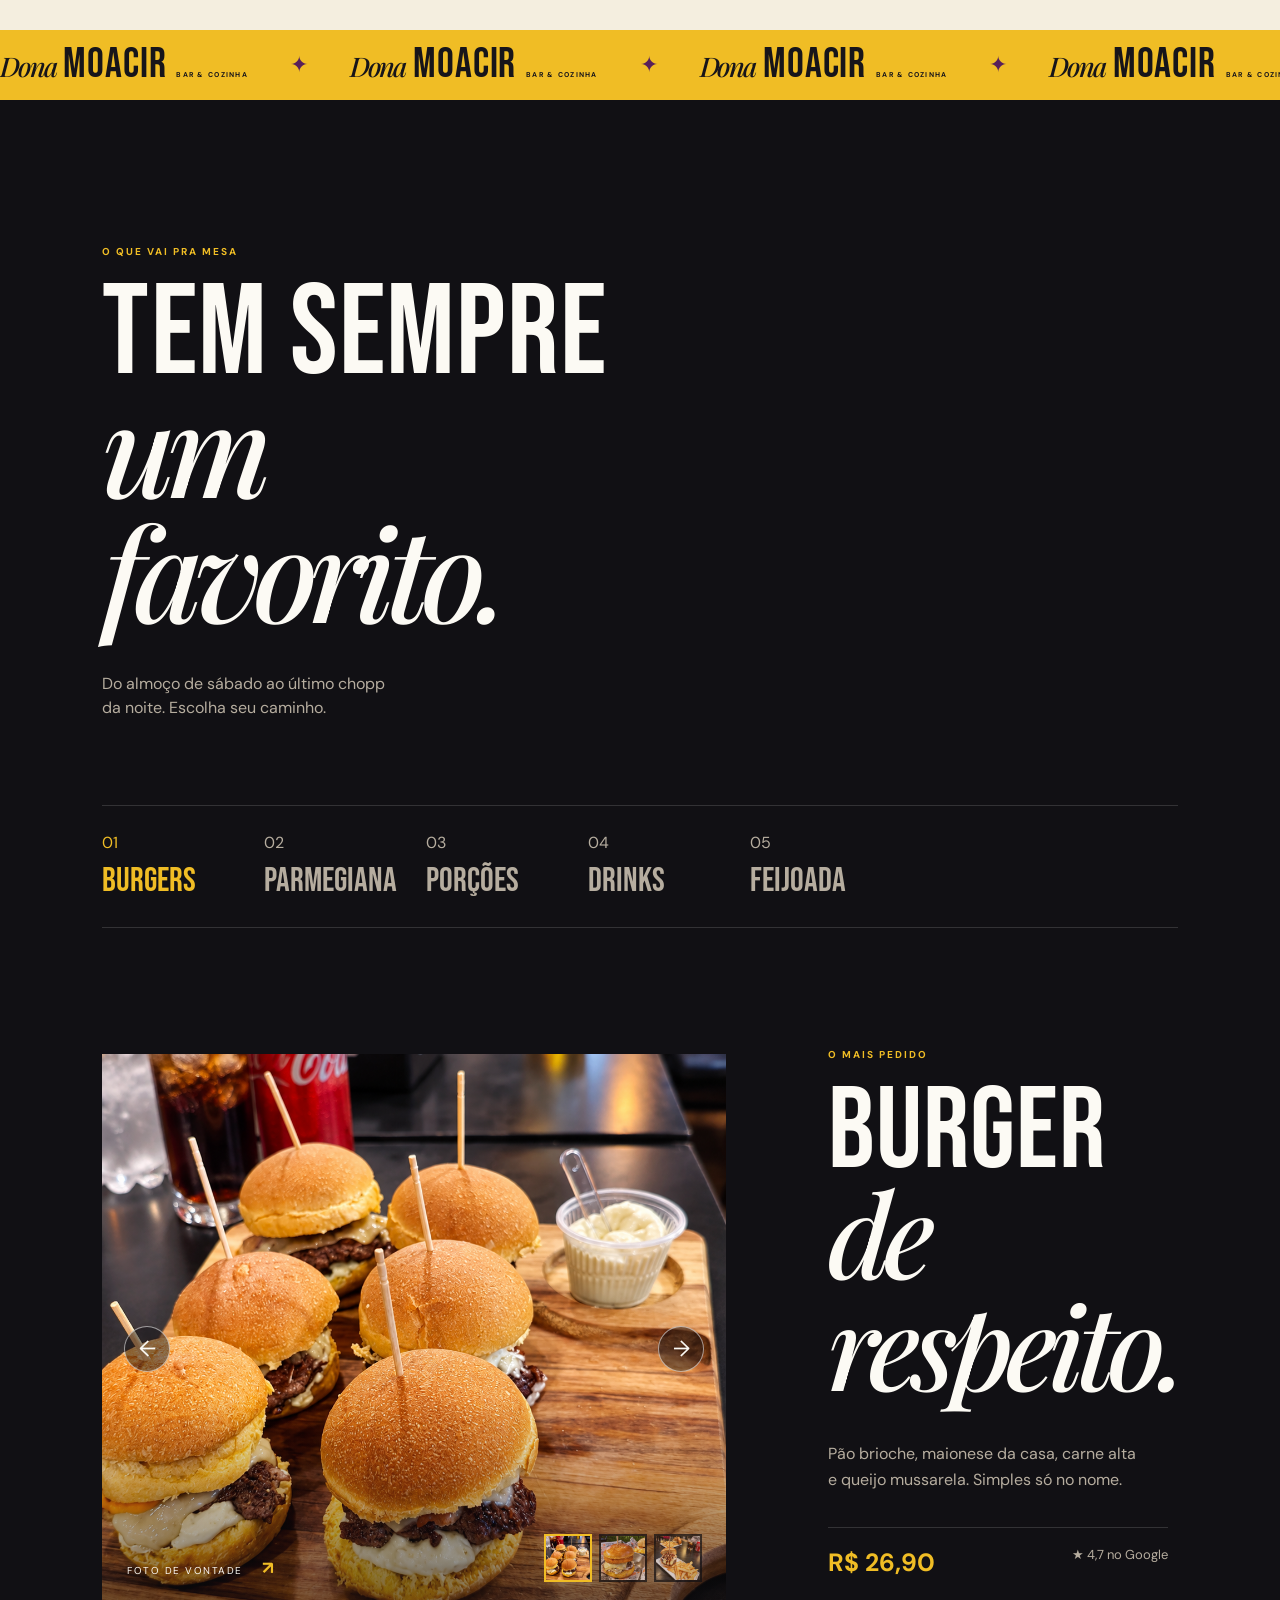
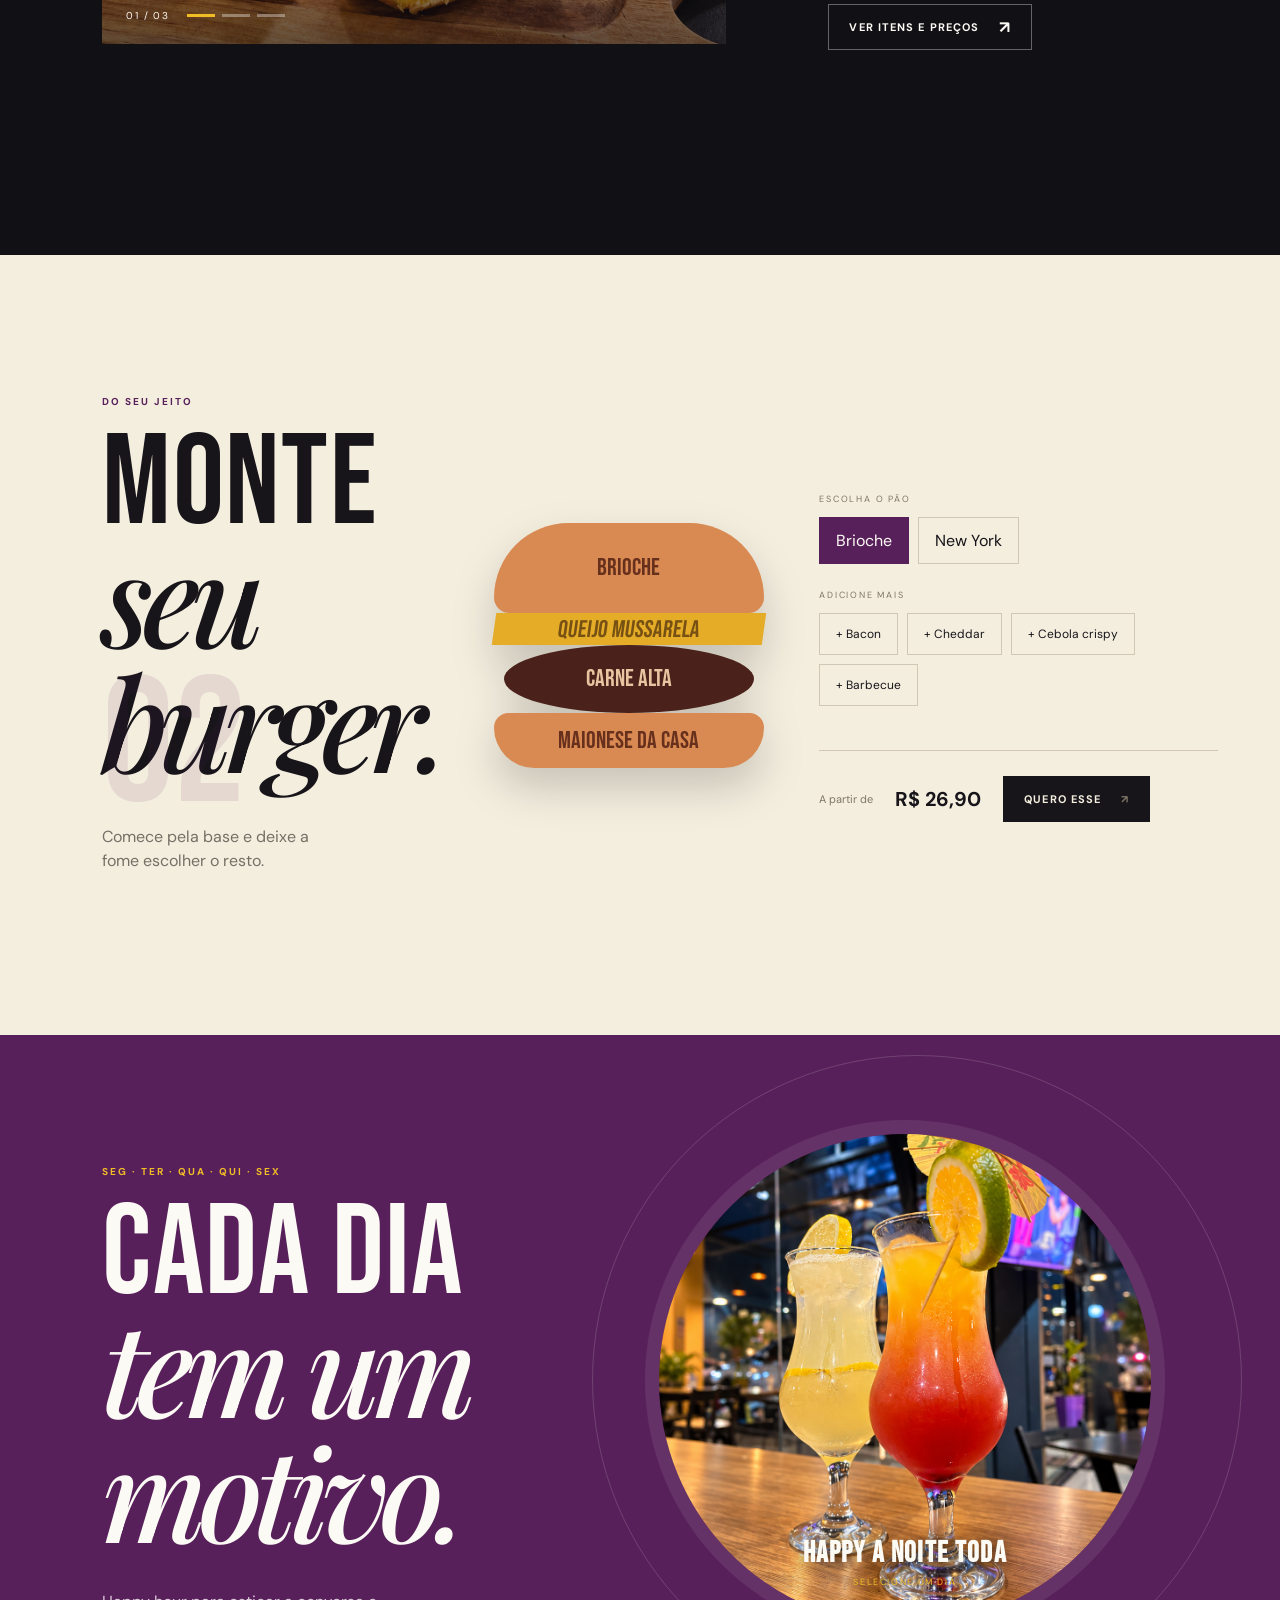
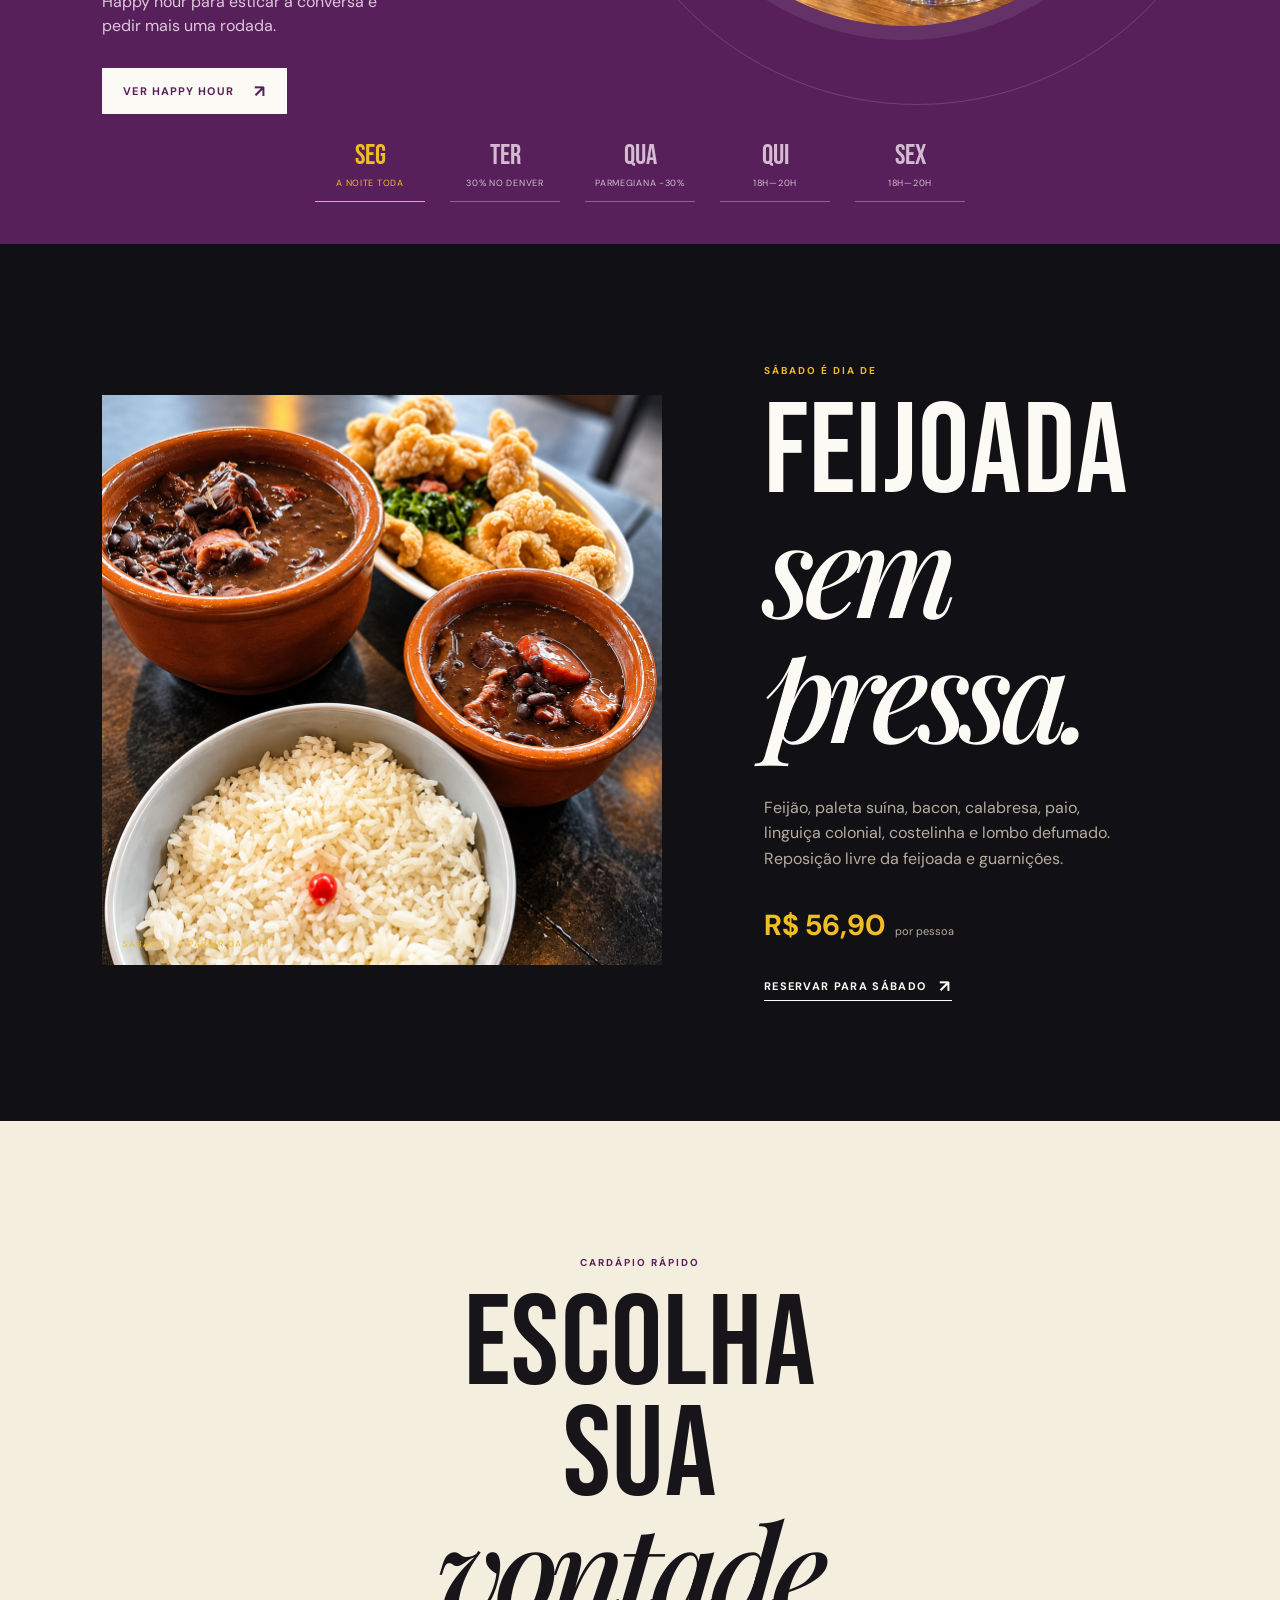
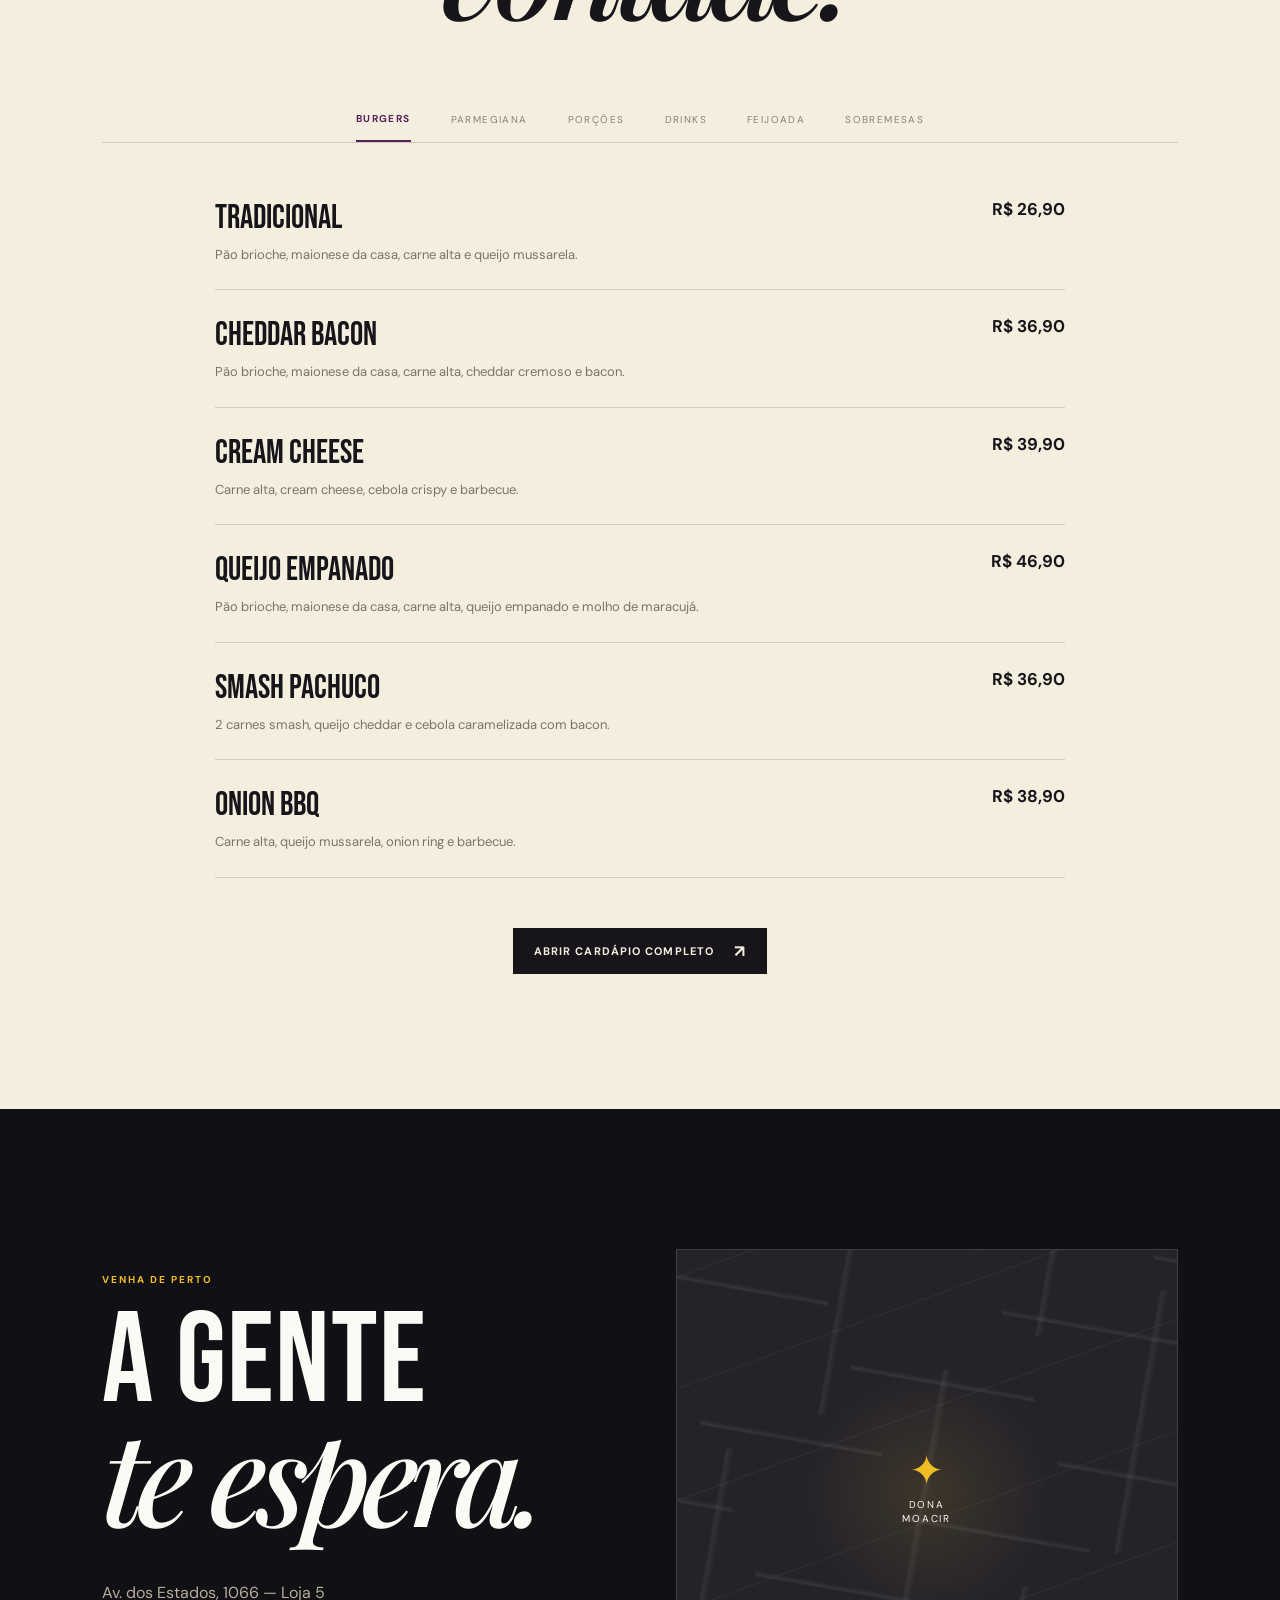
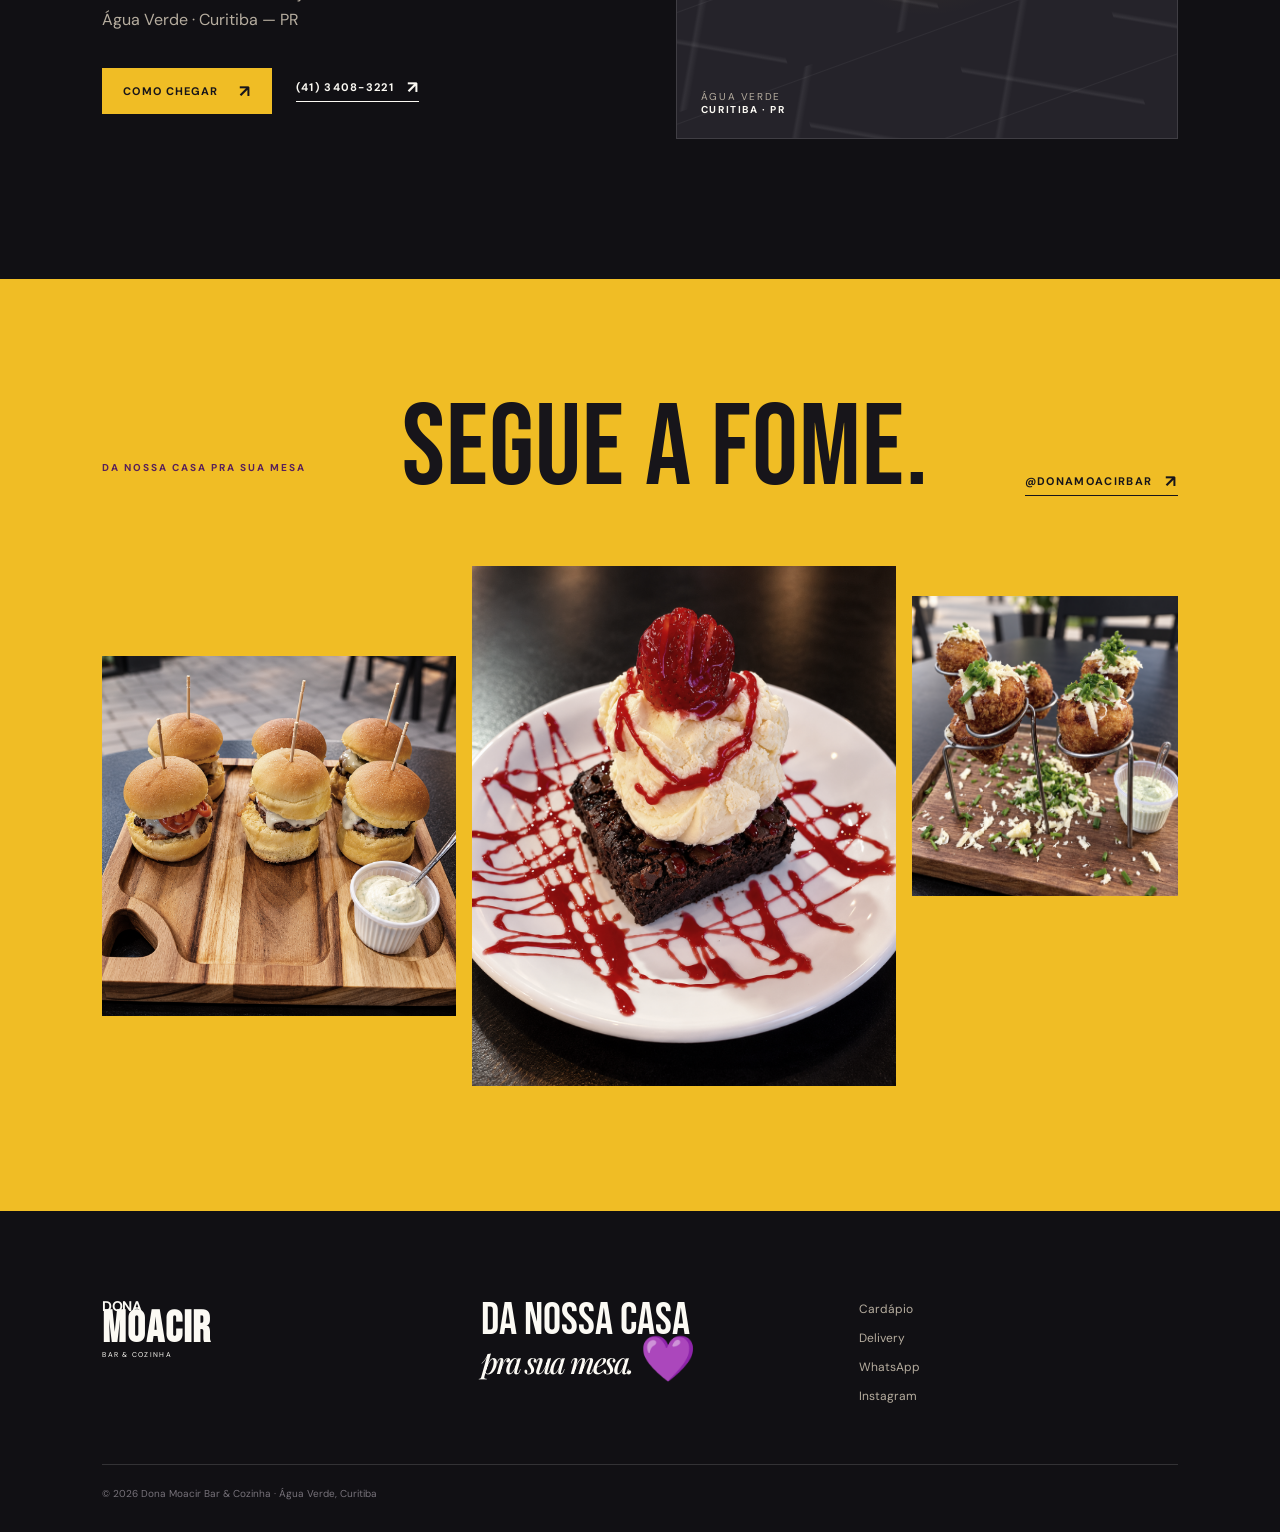
==== commit 987325e8: "LogoMarquee contínuo" ====
--- a/index.html
+++ b/index.html
@@ -40,7 +40,7 @@
         <div class="intro-image reveal"><img src="https://lh3.googleusercontent.com/gps-cs-s/AHRPTWmOUhgamJzvwAtvtNfUB9uD-04vKaAv4ZgQXNqunw33aOqWWbTHnfZXFVSZcP4O7FUOeE_r2sgVLHYrpJTg3-UYrFwZJ5pAJnb36qtRkUBrMfGWuJgcj1oq4sixNFBrqSRttwCyFUxI-USS=w1200-h1600-k-no" alt="Ambiente da Dona Moacir" /><span>01 / 04</span></div>
       </section>
 
-      <section class="marquee-section" aria-label="Logomarca Dona Moacir"><div class="marquee-track" aria-hidden="true"><span class="marquee-logo"><em>Dona</em><strong>MOACIR</strong><small>BAR & COZINHA</small></span><i>✦</i><span class="marquee-logo"><em>Dona</em><strong>MOACIR</strong><small>BAR & COZINHA</small></span><i>✦</i><span class="marquee-logo"><em>Dona</em><strong>MOACIR</strong><small>BAR & COZINHA</small></span><i>✦</i><span class="marquee-logo"><em>Dona</em><strong>MOACIR</strong><small>BAR & COZINHA</small></span><i>✦</i></div></section>
+      <section class="marquee-section" aria-label="Logomarca Dona Moacir"><div class="marquee-track" aria-hidden="true"><div class="marquee-group"><span class="marquee-logo"><em>Dona</em><strong>MOACIR</strong><small>BAR & COZINHA</small></span><i>✦</i><span class="marquee-logo"><em>Dona</em><strong>MOACIR</strong><small>BAR & COZINHA</small></span><i>✦</i><span class="marquee-logo"><em>Dona</em><strong>MOACIR</strong><small>BAR & COZINHA</small></span><i>✦</i><span class="marquee-logo"><em>Dona</em><strong>MOACIR</strong><small>BAR & COZINHA</small></span><i>✦</i></div><div class="marquee-group"><span class="marquee-logo"><em>Dona</em><strong>MOACIR</strong><small>BAR & COZINHA</small></span><i>✦</i><span class="marquee-logo"><em>Dona</em><strong>MOACIR</strong><small>BAR & COZINHA</small></span><i>✦</i><span class="marquee-logo"><em>Dona</em><strong>MOACIR</strong><small>BAR & COZINHA</small></span><i>✦</i><span class="marquee-logo"><em>Dona</em><strong>MOACIR</strong><small>BAR & COZINHA</small></span><i>✦</i></div></div></section>
 
       <section class="menu-story section-dark" id="menu">
         <div class="section-heading reveal"><p class="eyebrow">O QUE VAI PRA MESA</p><h2>Tem sempre<br /><em>um favorito.</em></h2><p>Do almoço de sábado ao último chopp da noite. Escolha seu caminho.</p></div>
--- a/carousel-overrides.css
+++ b/carousel-overrides.css
@@ -34,3 +34,10 @@
   .social-grid{grid-template-columns:1fr;gap:14px}
   .social-grid img,.social-a,.social-b,.social-c{height:min(78vw,320px);margin-top:0}
 }
+
+/* LogoMarquee contínuo: duas faixas idênticas evitam salto e espaço vazio. */
+.marquee-track{gap:0;animation:logo-marquee 30s linear infinite;will-change:transform}
+.marquee-group{display:flex;align-items:center;gap:42px;flex:none;padding-right:42px}
+@keyframes logo-marquee{from{transform:translate3d(0,0,0)}to{transform:translate3d(-50%,0,0)}}
+@media(max-width:800px){.marquee-group{gap:25px;padding-right:25px}.marquee-track{animation-duration:24s}}
+@media(prefers-reduced-motion:reduce){.marquee-track{animation:none;transform:none}}
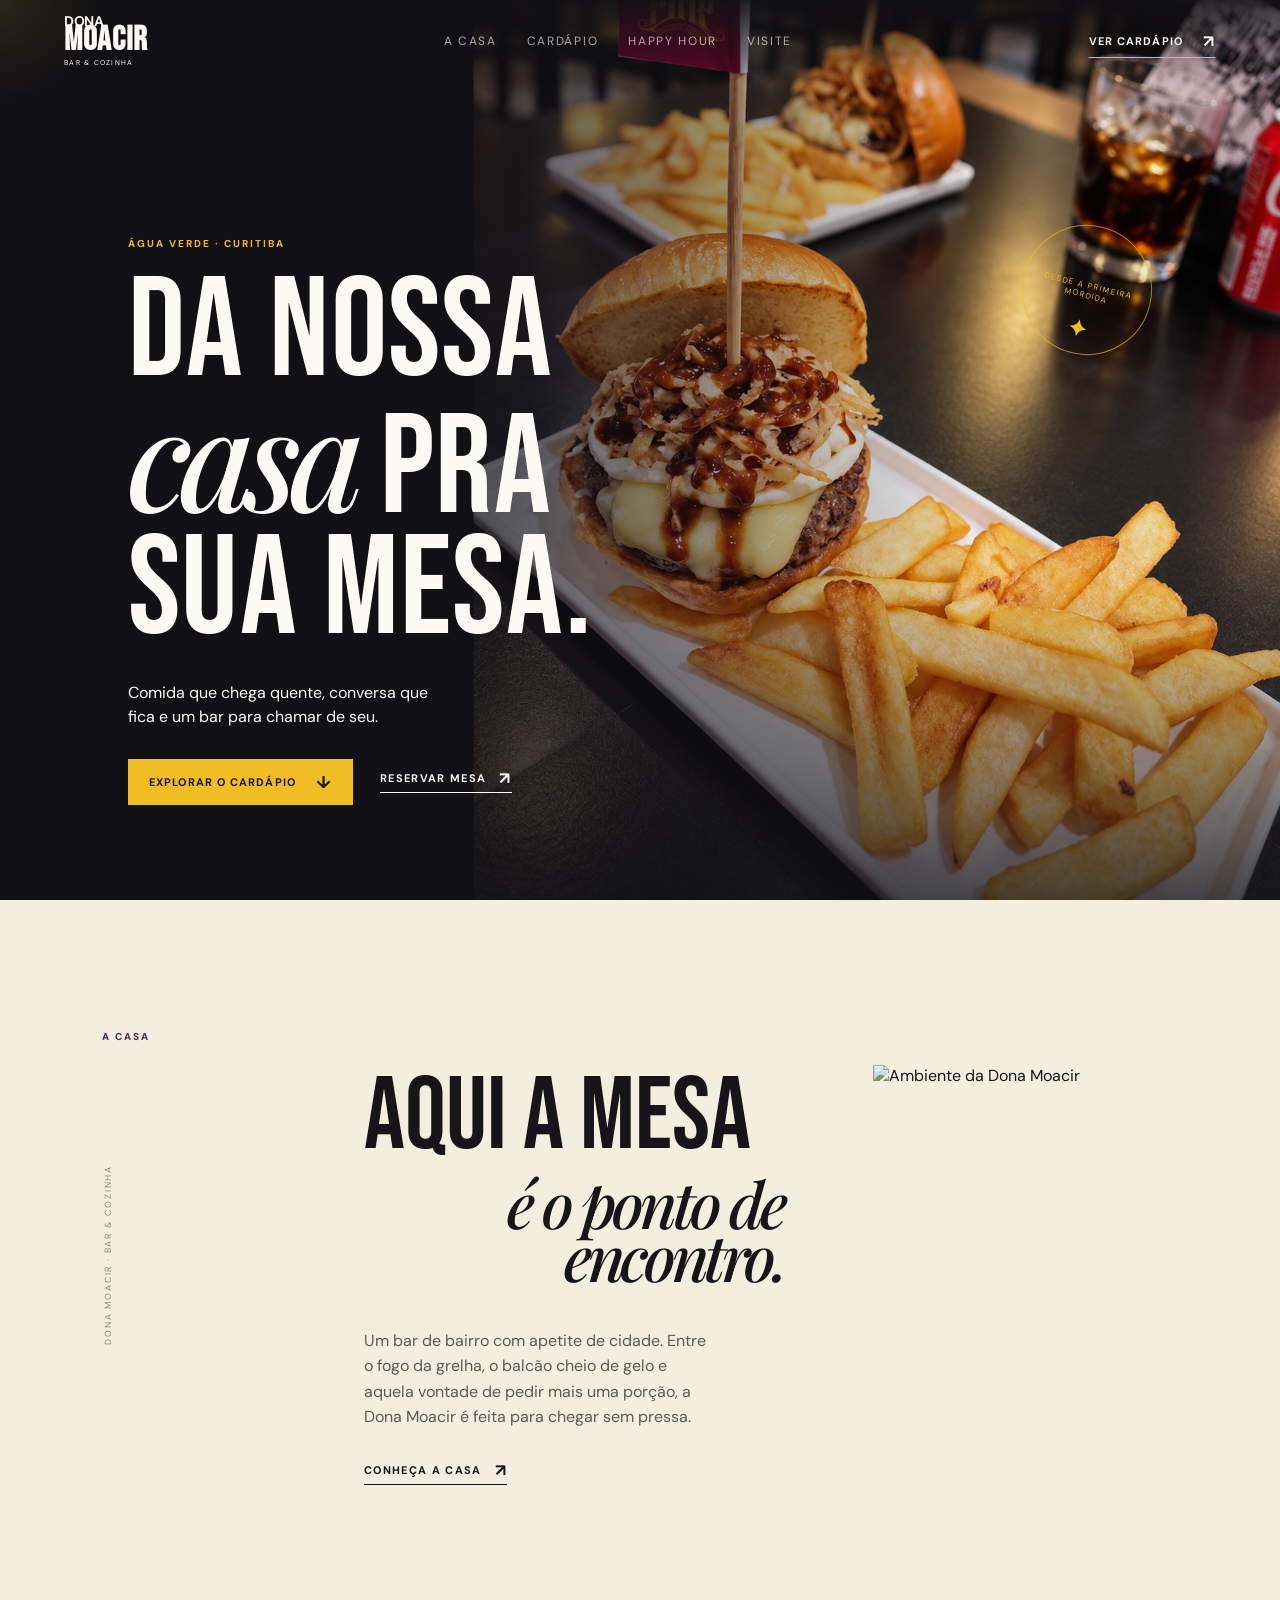
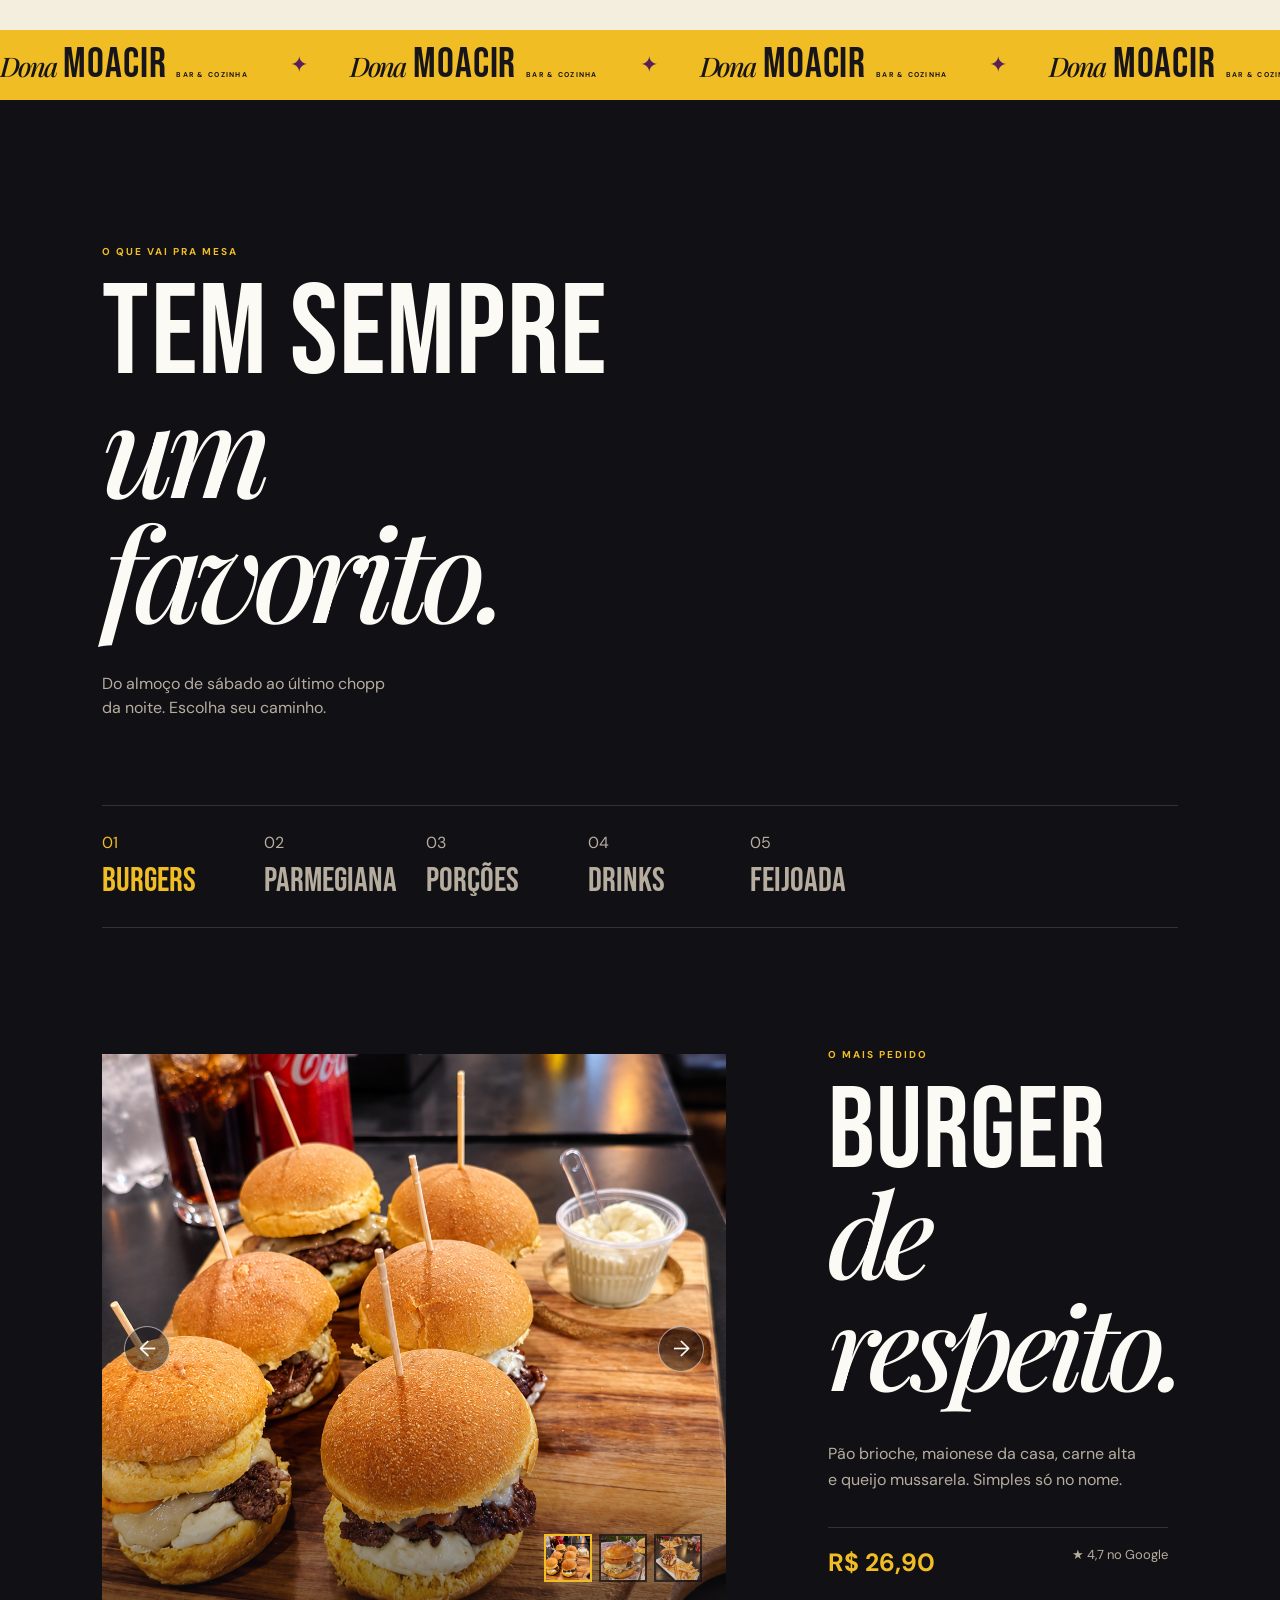
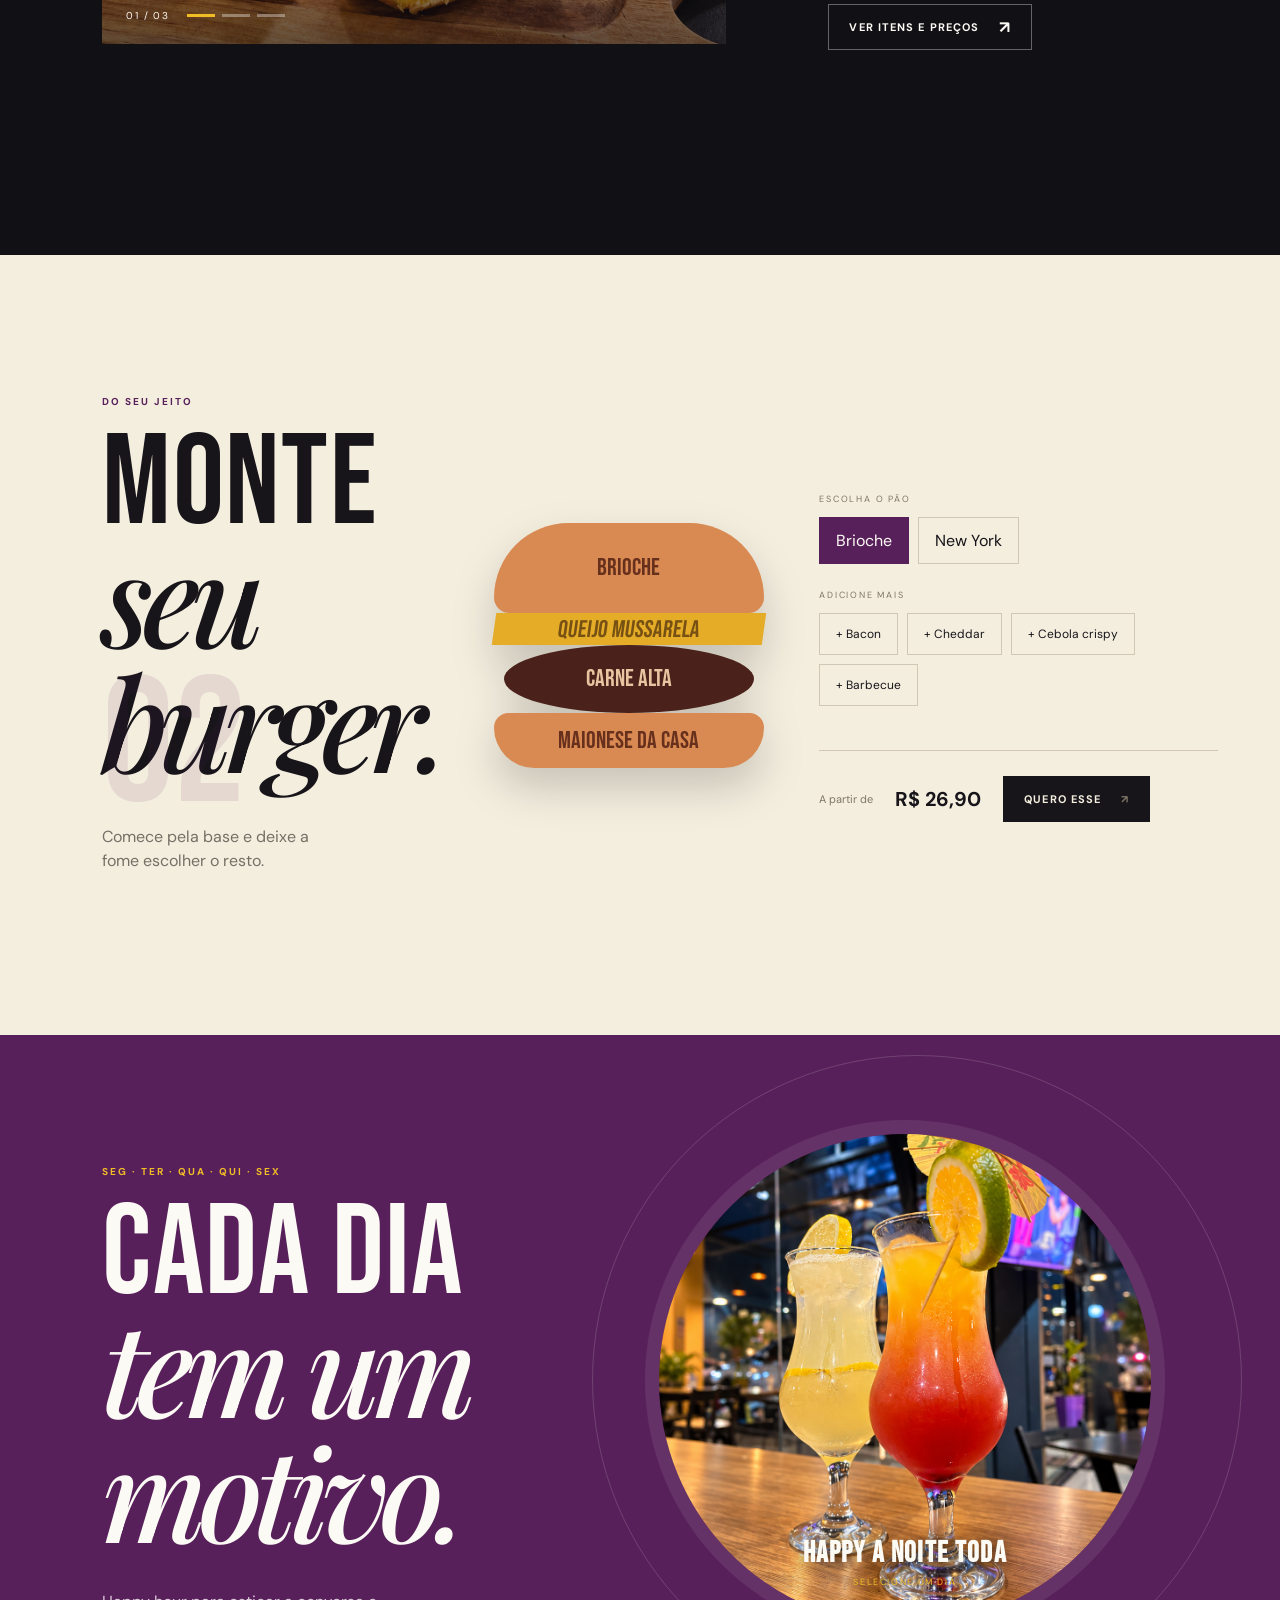
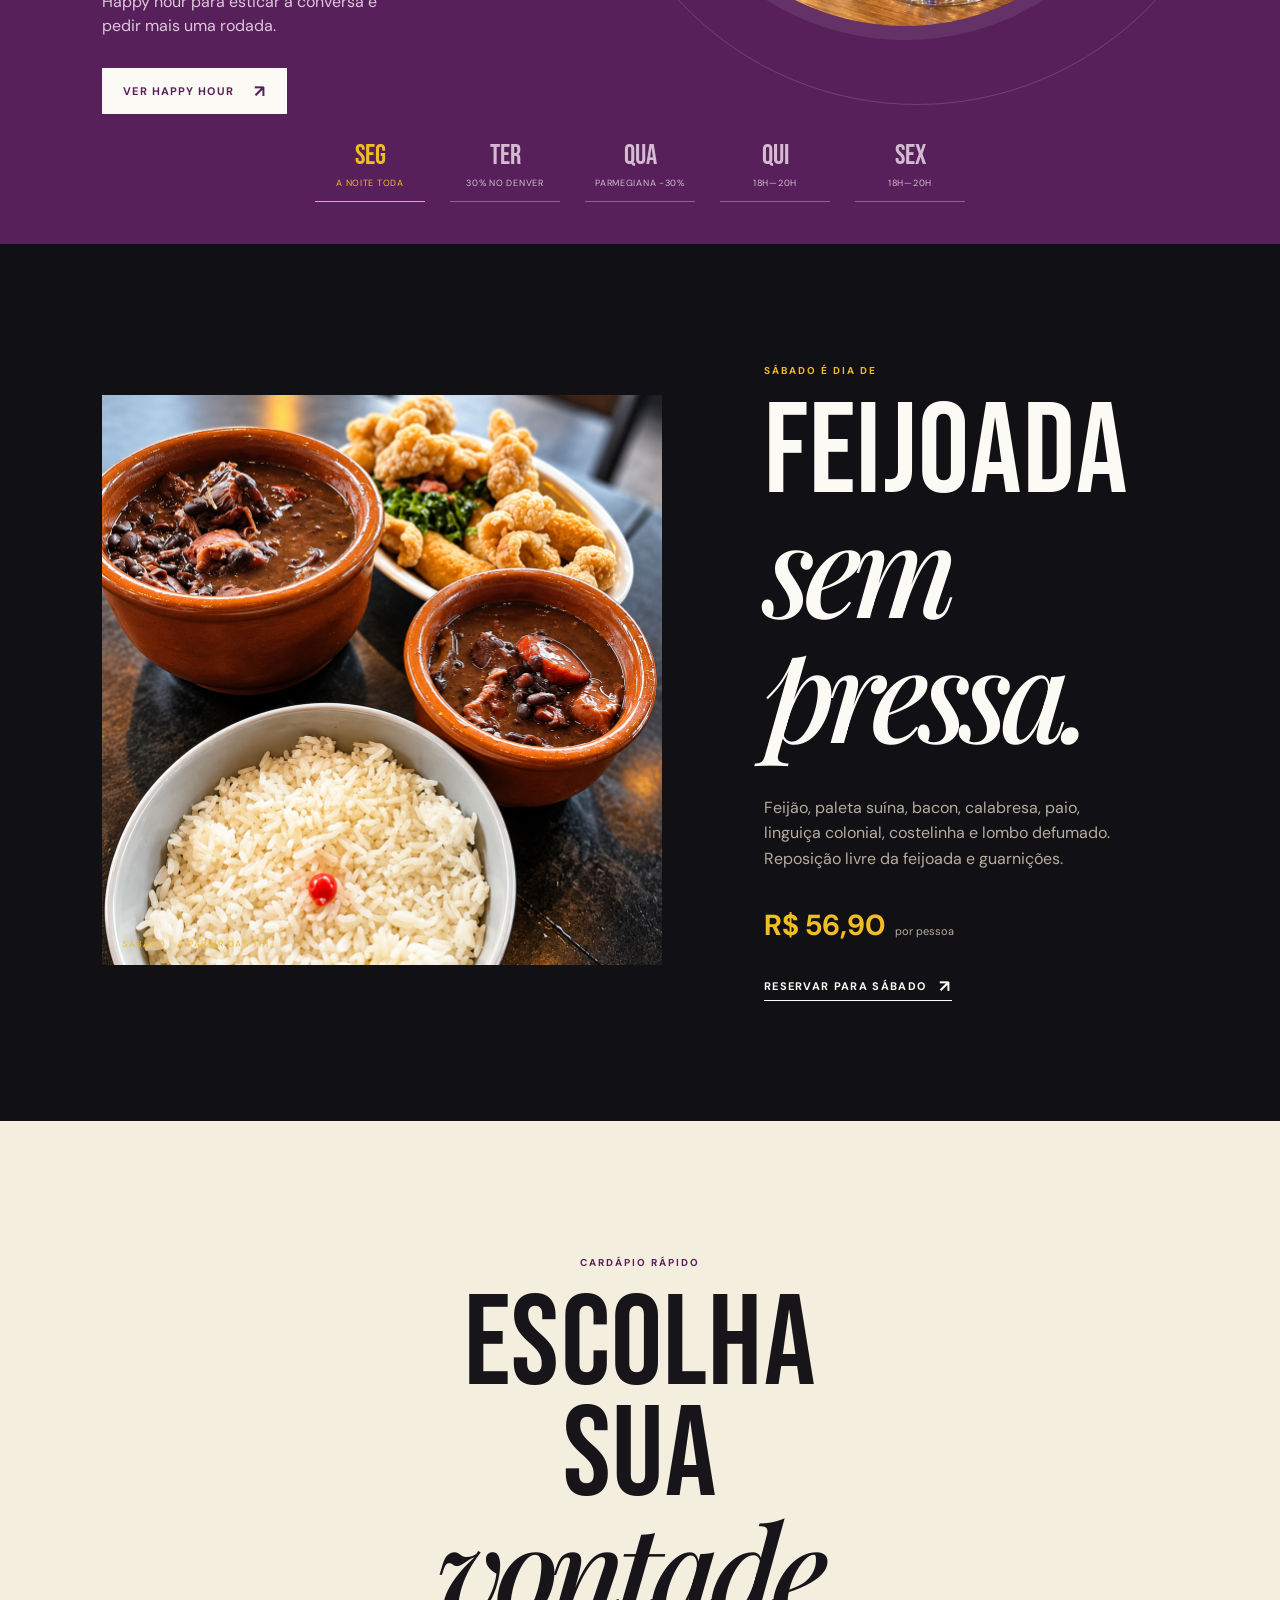
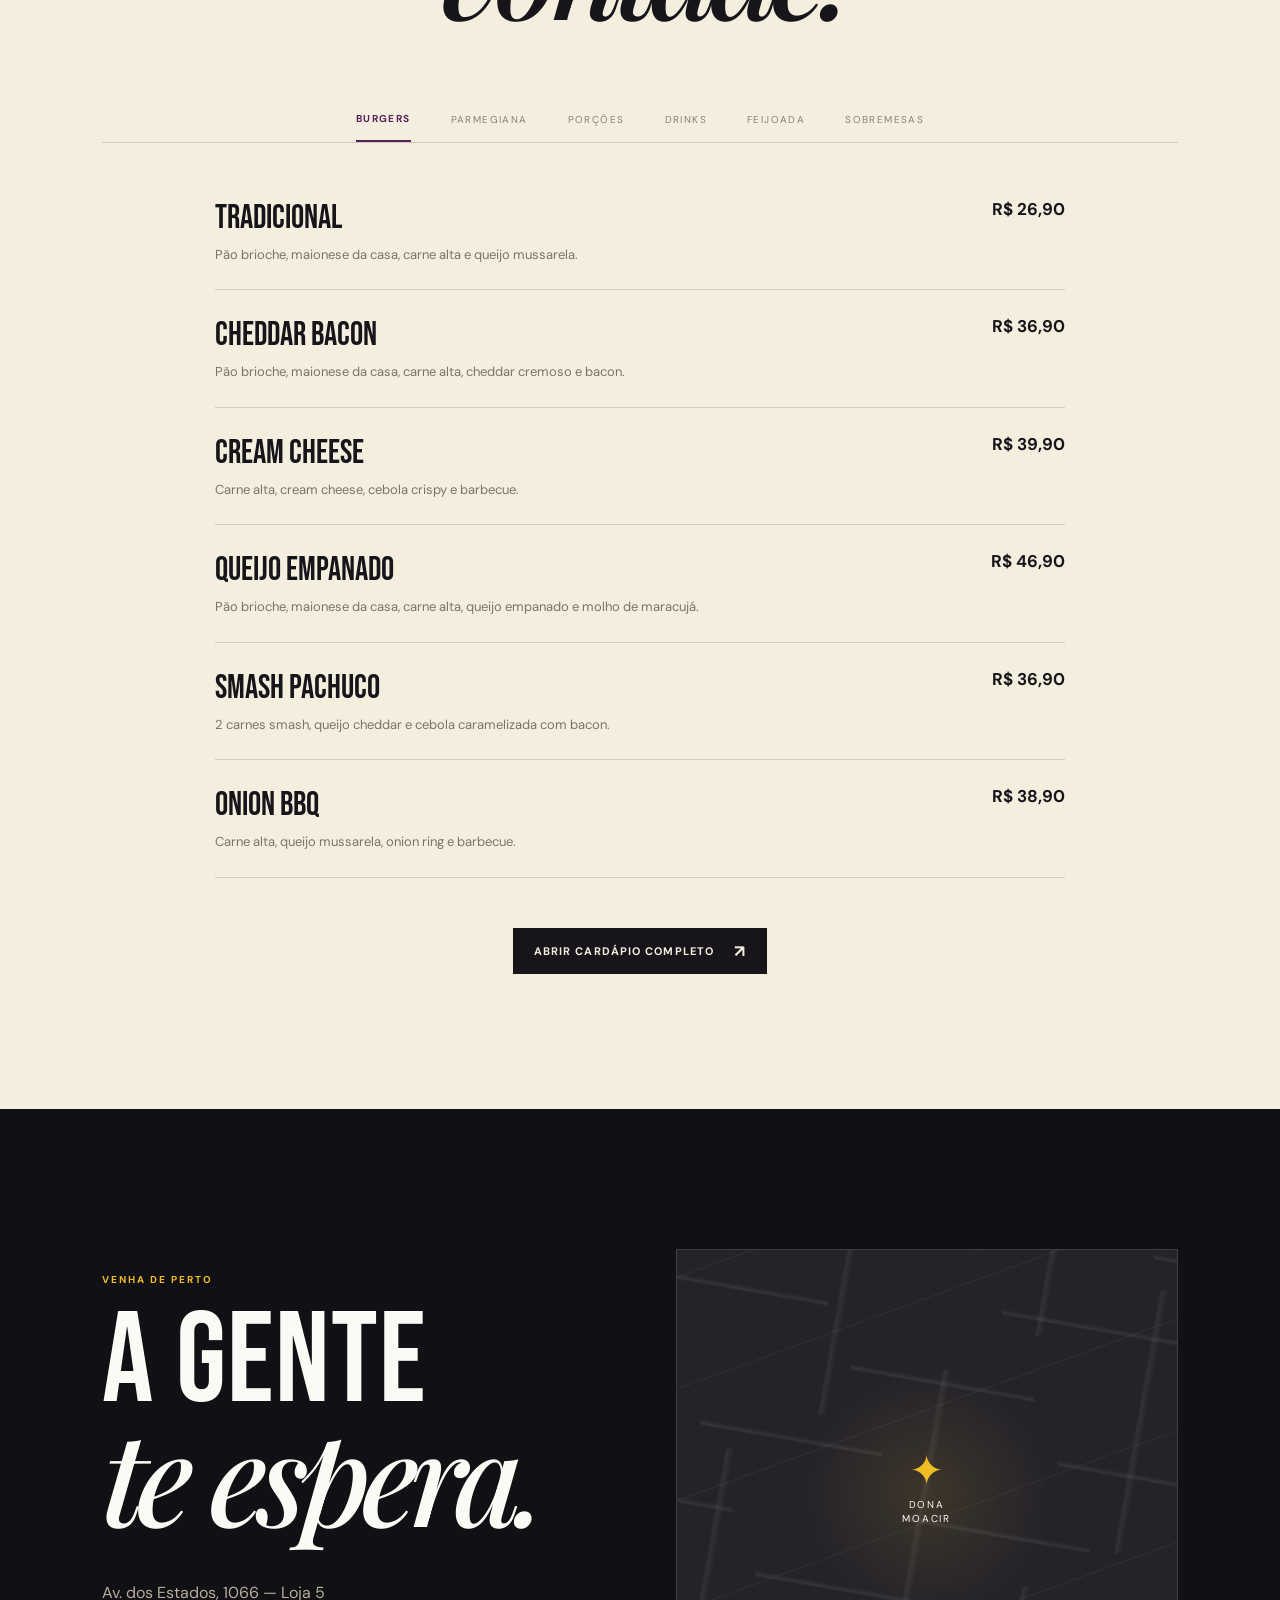
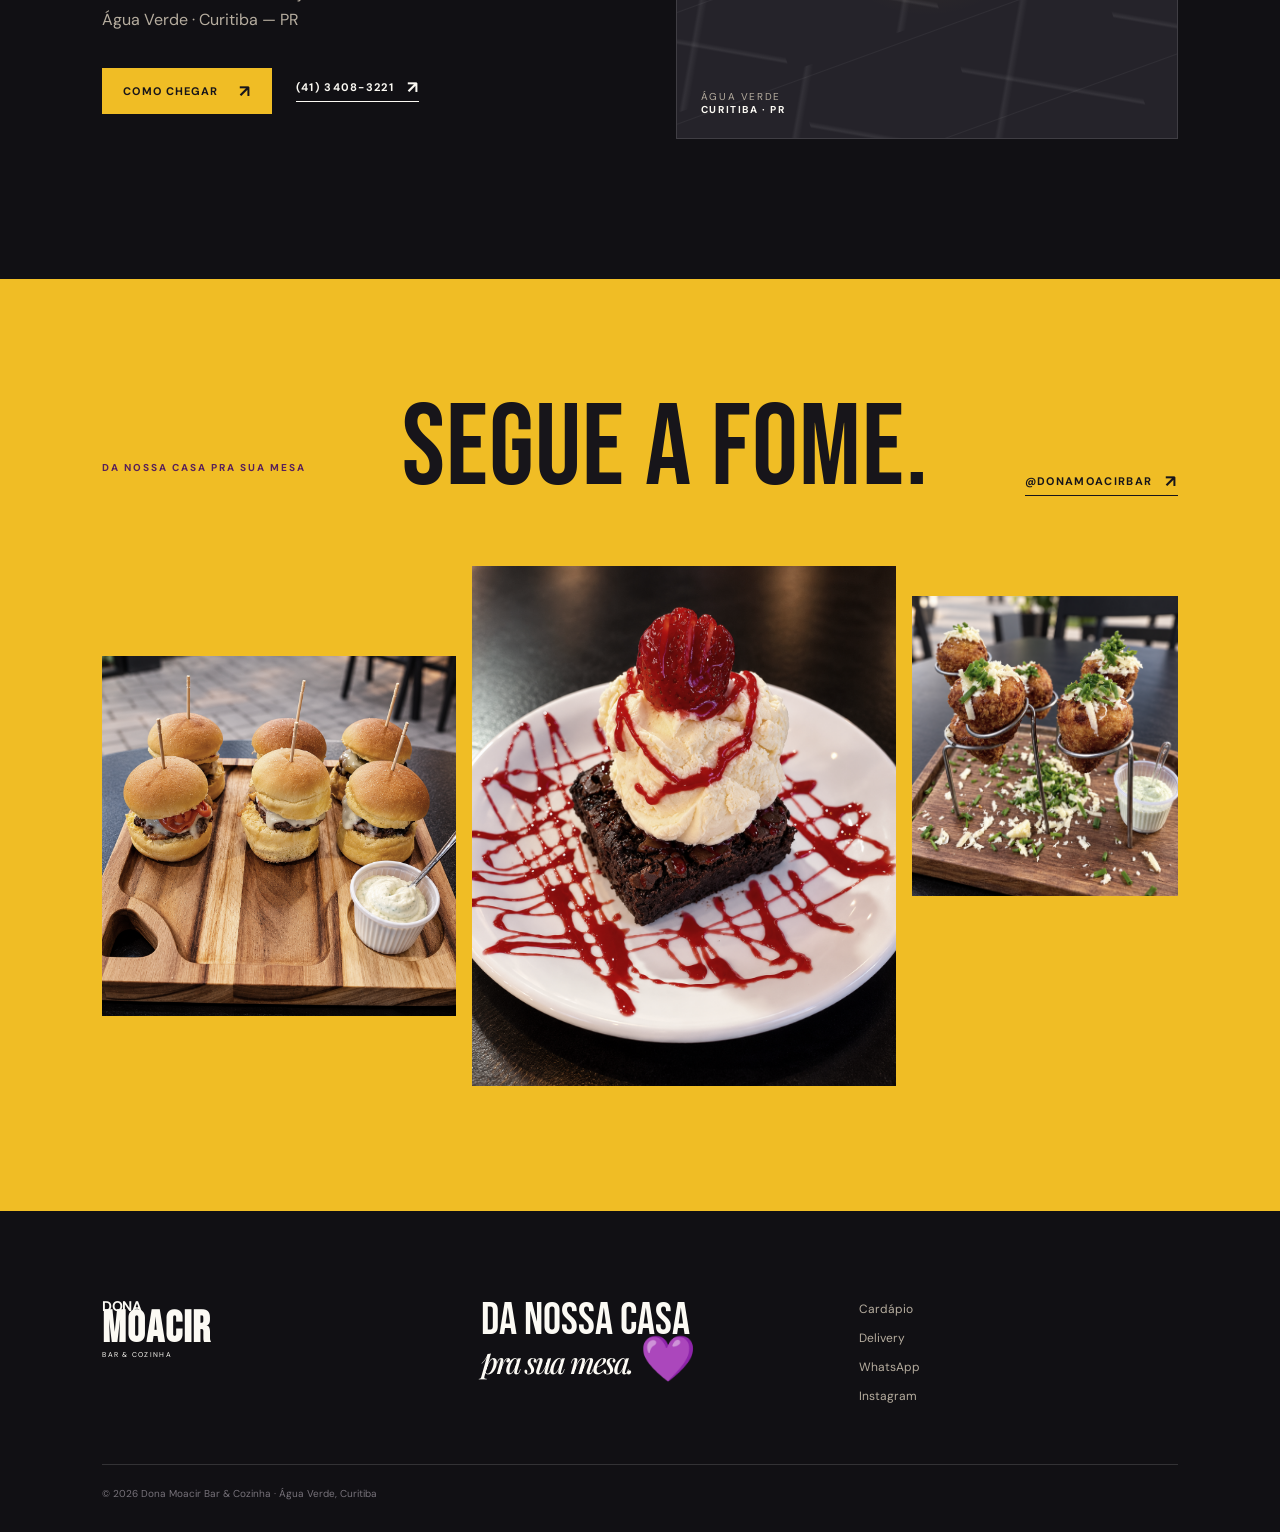
==== commit 03ce5436: "Update index.html" ====
--- a/index.html
+++ b/index.html
@@ -48,7 +48,7 @@
           <button class="category active" role="tab" aria-selected="true" aria-controls="feature-panel" data-category="burgers">01 <strong>Burgers</strong></button><button class="category" role="tab" aria-selected="false" aria-controls="feature-panel" data-category="parmegiana">02 <strong>Parmegiana</strong></button><button class="category" role="tab" aria-selected="false" aria-controls="feature-panel" data-category="porcoes">03 <strong>Porções</strong></button><button class="category" role="tab" aria-selected="false" aria-controls="feature-panel" data-category="drinks">04 <strong>Drinks</strong></button><button class="category" role="tab" aria-selected="false" aria-controls="feature-panel" data-category="feijoada">05 <strong>Feijoada</strong></button>
         </div>
         <div class="feature-grid" id="feature-panel" role="tabpanel" aria-live="polite">
-          <div class="feature-image reveal"><img id="category-image" src="assets/dona-moacir/05_sliders_artesanais.png" alt="Sliders artesanais da Dona Moacir" loading="lazy" /><button class="carousel-arrow carousel-prev" type="button" aria-label="Foto anterior">←</button><button class="carousel-arrow carousel-next" type="button" aria-label="Próxima foto">→</button><span class="image-label">FOTO DE VONTADE <b>↗</b></span><div class="carousel-toolbar"><span id="carousel-count">01 / 03</span><div id="carousel-dots" class="carousel-dots" role="tablist" aria-label="Fotos da categoria"></div></div><div id="carousel-thumbs" class="carousel-thumbs" aria-label="Miniaturas das fotos"></div></div>
+          <div class="feature-image reveal"><img id="category-image" src="assets/dona-moacir/05_sliders_artesanais.png" alt="Sliders artesanais da Dona Moacir" loading="lazy" /><button class="carousel-arrow carousel-prev" type="button" aria-label="Foto anterior">←</button><button class="carousel-arrow carousel-next" type="button" aria-label="Próxima foto">→</button><div class="carousel-toolbar"><span id="carousel-count">01 / 03</span><div id="carousel-dots" class="carousel-dots" role="tablist" aria-label="Fotos da categoria"></div></div><div id="carousel-thumbs" class="carousel-thumbs" aria-label="Miniaturas das fotos"></div></div>
           <div class="feature-copy reveal"><p class="eyebrow" id="category-kicker">O MAIS PEDIDO</p><h3 id="category-title">Burger<br /><em>de respeito.</em></h3><p id="category-description">Pão brioche, maionese da casa, carne alta e queijo mussarela. Simples só no nome.</p><div class="price-line"><span id="category-price">R$ 26,90</span><span>★ 4,7 no Google</span></div><a class="btn btn-outline" href="#cardapio-completo">Ver itens e preços <span>↗</span></a></div>
         </div>
       </section>
